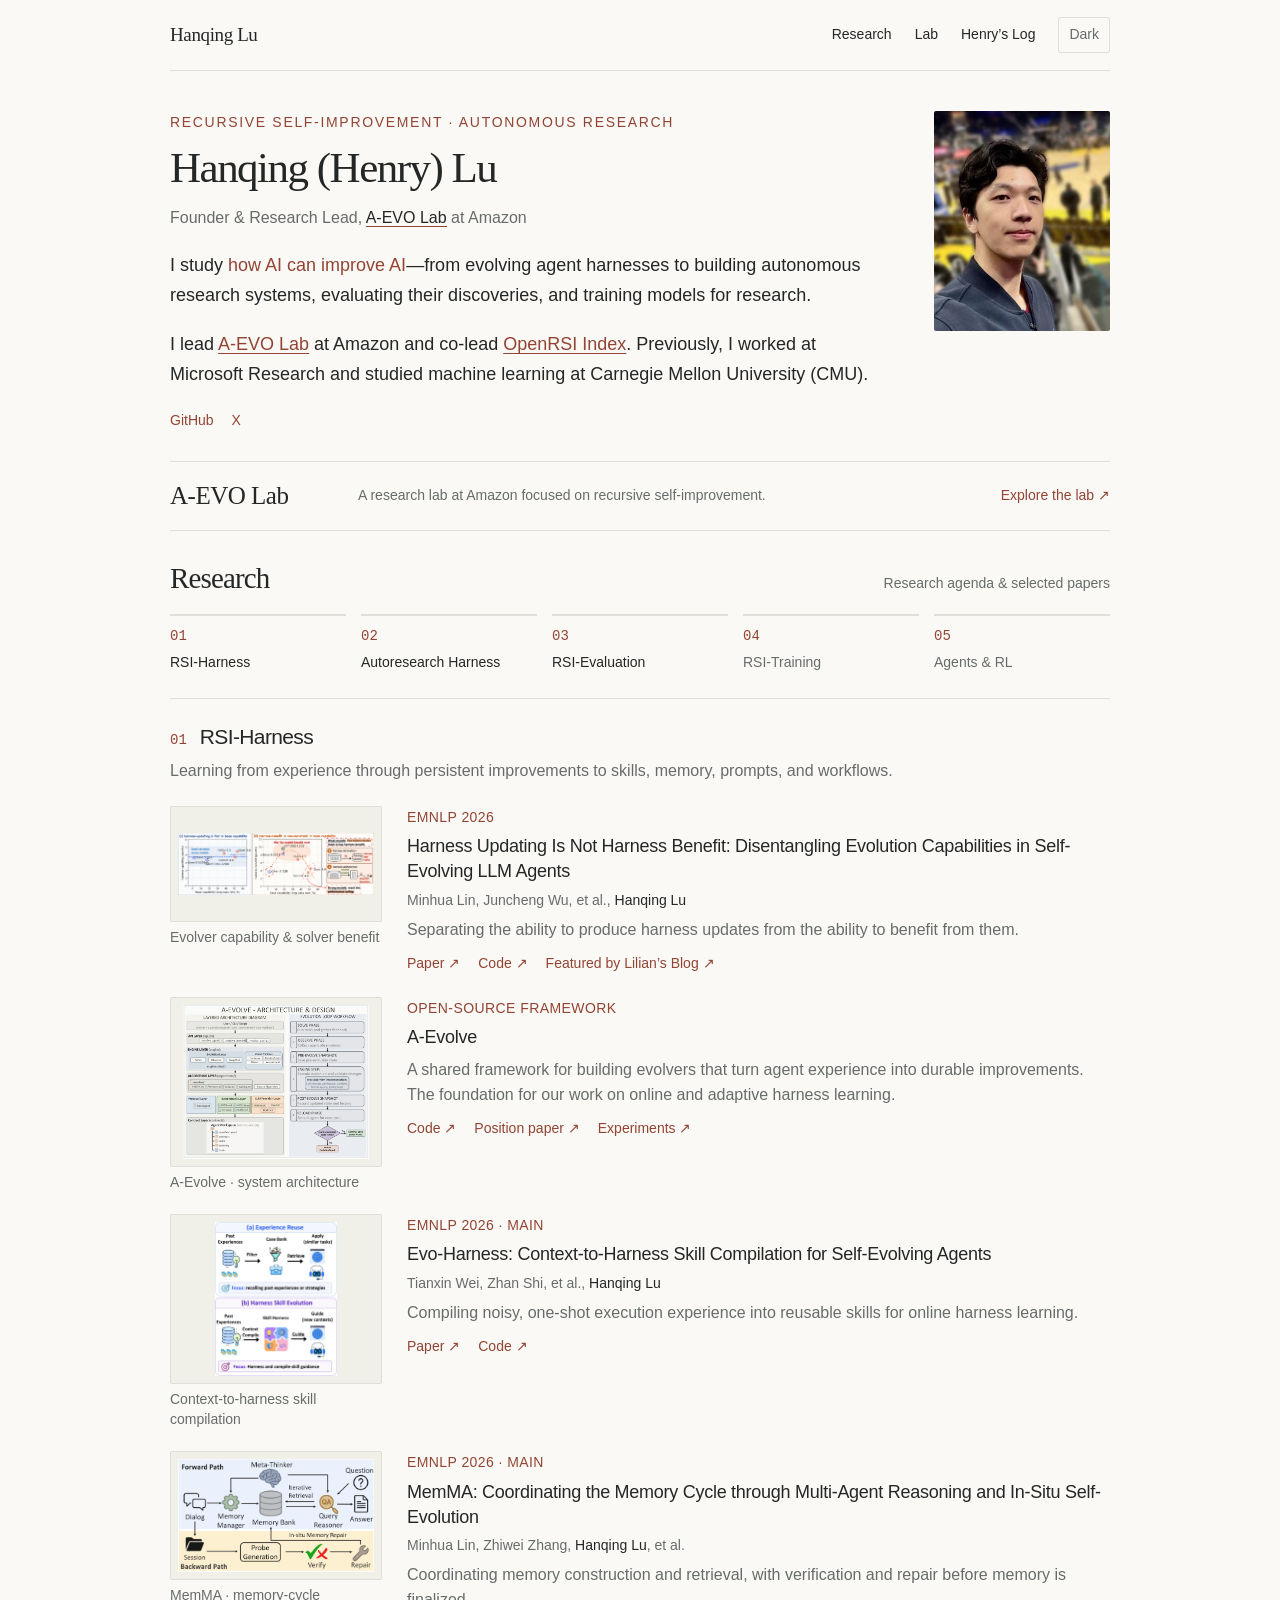
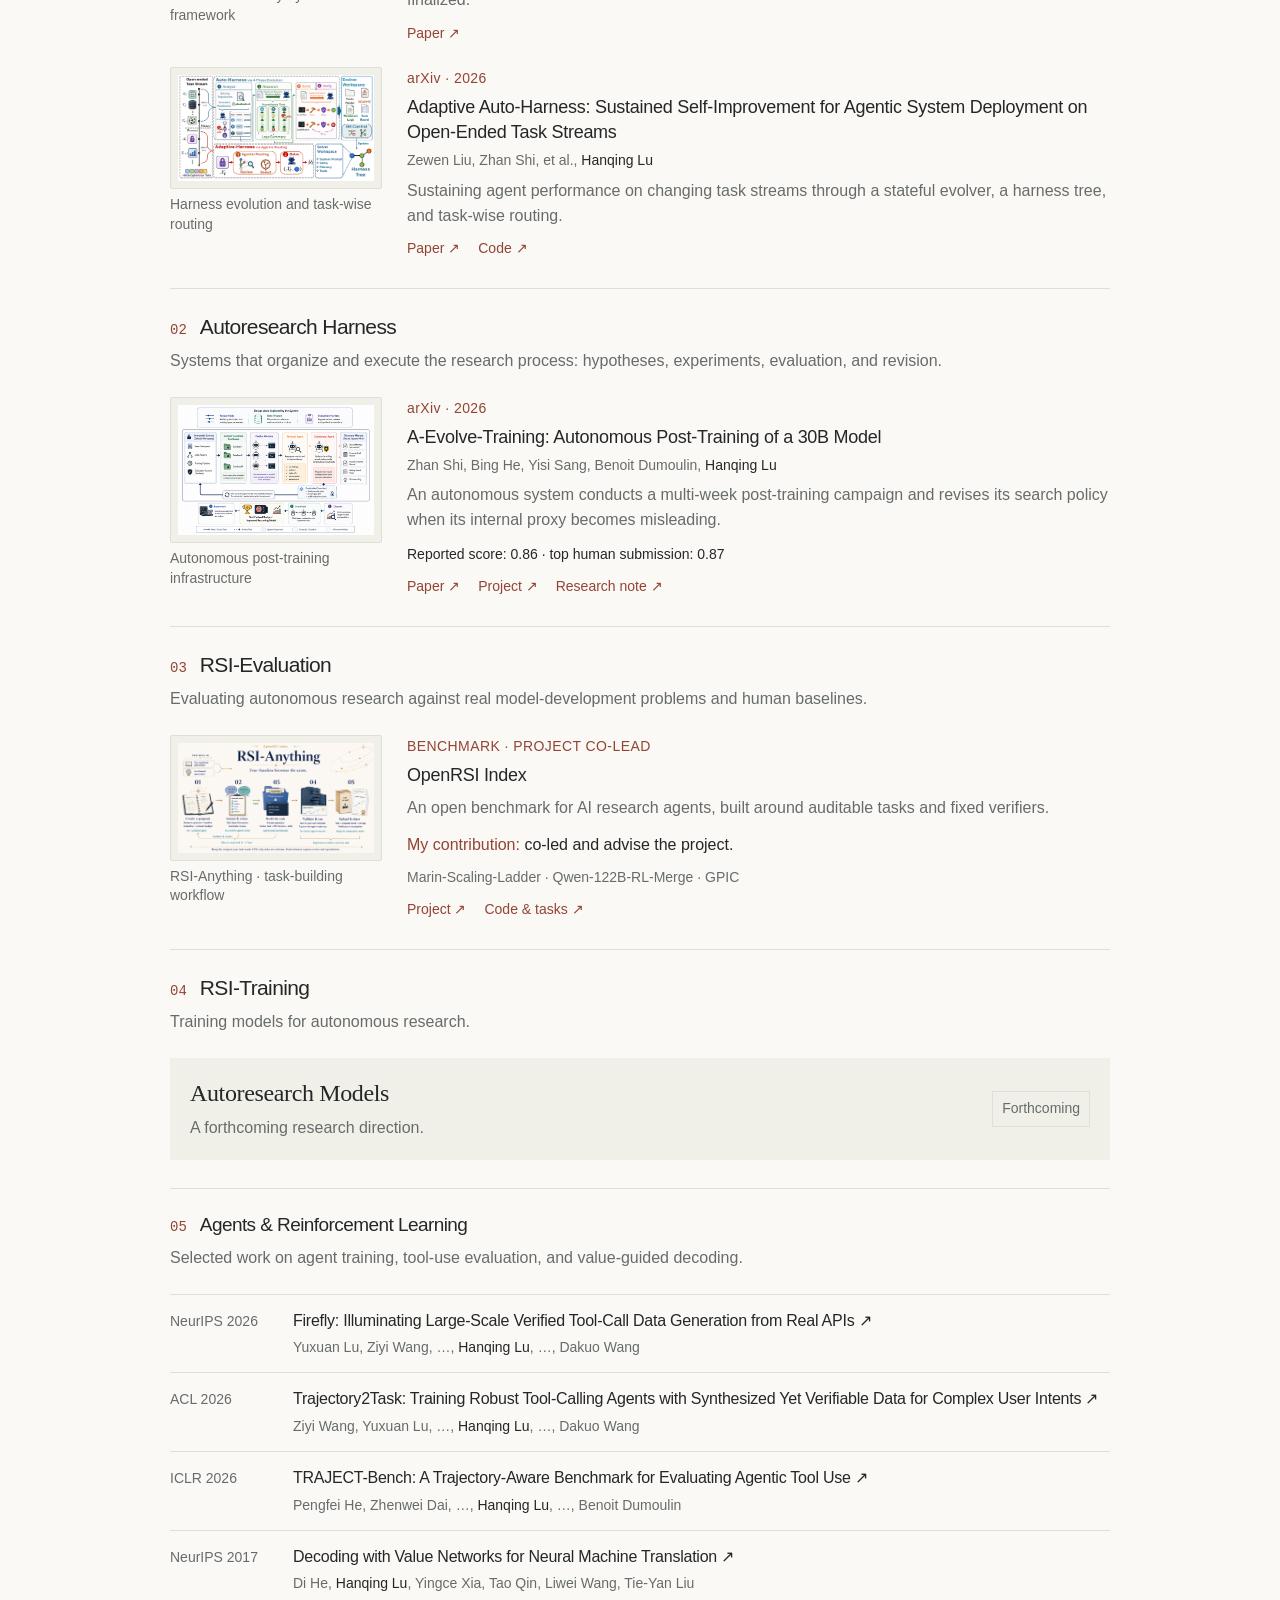
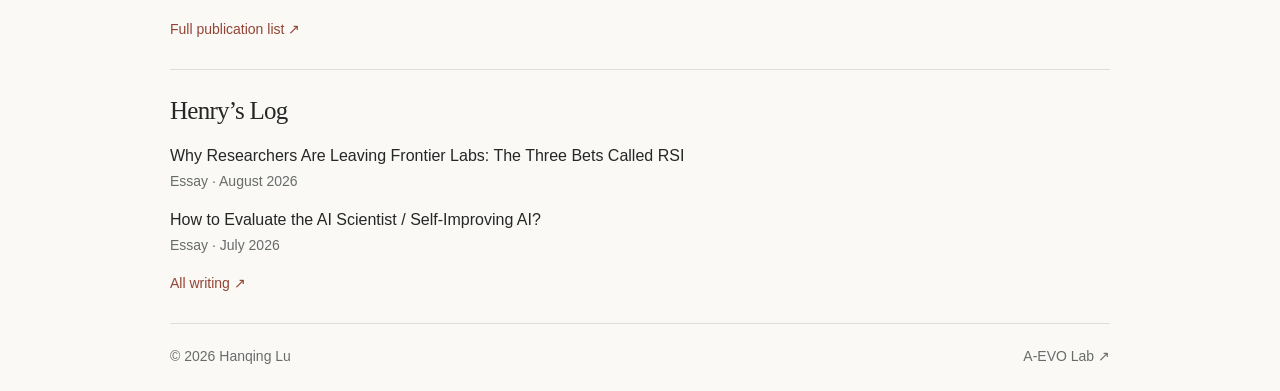
==== index.html @ 46153e9f "Update OpenRSI contribution wording" ====
<!doctype html>
<html lang="en" data-theme="light">
  <head>
    <meta charset="utf-8">
    <meta name="viewport" content="width=device-width, initial-scale=1">
    <meta name="description" content="Hanqing (Henry) Lu leads A-EVO Lab at Amazon. Research on recursive self-improvement, autoresearch systems, and evaluation.">
    <meta name="theme-color" content="#faf9f6">
    <meta property="og:title" content="Hanqing Lu | Recursive Self-Improvement &amp; Autonomous Research">
    <meta property="og:description" content="Research, papers, and systems from Hanqing (Henry) Lu, Founder &amp; Research Lead of A-EVO Lab at Amazon.">
    <meta property="og:type" content="website">
    <meta property="og:url" content="https://hanqinglu.github.io/">
    <title>Hanqing Lu | Recursive Self-Improvement &amp; Autonomous Research</title>
    <link rel="canonical" href="https://hanqinglu.github.io/">
    <link rel="icon" href="assets/favicon.svg" type="image/svg+xml">
    <link rel="stylesheet" href="assets/research.css?v=20261003-1">
    <script src="assets/theme.js?v=20260918-1"></script>
  </head>
  <body id="lu-academic-home">
    <a class="lu-skip" href="#lu-home">Skip to content</a>
  <div class="lu-page">
    <header class="lu-top">
      <a class="lu-wordmark" href="#lu-home">Hanqing Lu</a>
      <nav class="lu-navigation" aria-label="Primary navigation">
        <a href="#lu-research">Research</a><a href="#lu-lab">Lab</a><a href="#writing">Henry’s Log</a>
        <button class="lu-theme theme-toggle" type="button" aria-label="Switch to dark theme"><span class="theme-label">Dark</span></button>
      </nav>
    </header>

    <main id="lu-home">
      <section class="lu-hero" aria-labelledby="lu-name">
        <div>
          <p class="lu-eyebrow">Recursive self-improvement · Autonomous research</p>
          <h1 id="lu-name">Hanqing (Henry) Lu</h1>
          <p class="lu-role">Founder &amp; Research Lead, <a href="https://github.com/A-EVO-Lab" target="_blank" rel="noopener noreferrer">A-EVO Lab</a> at Amazon</p>
          <p class="lu-intro">I study <strong>how AI can improve AI</strong>—from evolving agent harnesses to building autonomous research systems, evaluating their discoveries, and training models for research.</p>
          <p class="lu-intro">I lead <a href="https://github.com/A-EVO-Lab" target="_blank" rel="noopener noreferrer">A-EVO Lab</a> at Amazon and co-lead <a href="https://index.openrsi.foundation/" target="_blank" rel="noopener noreferrer">OpenRSI Index</a>. Previously, I worked at Microsoft Research and studied machine learning at Carnegie Mellon University (CMU).</p>
          <div class="lu-links"><a href="https://github.com/A-EVO-Lab" target="_blank" rel="noopener noreferrer">GitHub</a><a href="https://x.com/HenryL_AI" target="_blank" rel="noopener noreferrer">X</a></div>
        </div>
        <figure>
          <img class="lu-portrait-photo" src="assets/images/hanqing-lu.jpg" alt="Hanqing (Henry) Lu" width="360" height="450" fetchpriority="high">
        </figure>
      </section>

      <section id="lu-lab" class="lu-lab" aria-label="A-EVO Lab">
        <a class="lu-lab-name" href="https://github.com/A-EVO-Lab" target="_blank" rel="noopener noreferrer">A-EVO Lab</a>
        <p class="lu-lab-description">A research lab at Amazon focused on recursive self-improvement.</p>
        <a class="lu-lab-link" href="https://github.com/A-EVO-Lab" target="_blank" rel="noopener noreferrer">Explore the lab ↗</a>
      </section>

      <section id="lu-research" aria-labelledby="lu-research-heading">
        <div class="lu-research-header"><h2 id="lu-research-heading">Research</h2><span class="lu-meta">Research agenda &amp; selected papers</span></div>
        <nav class="lu-agenda" aria-label="Research directions">
          <a href="#lu-harness"><small>01</small>RSI-Harness</a>
          <a href="#lu-autoresearch"><small>02</small>Autoresearch Harness</a>
          <a href="#lu-evaluation"><small>03</small>RSI-Evaluation</a>
          <a href="#lu-training" class="lu-agenda-future"><small>04</small>RSI-Training</a>
          <a href="#lu-agents-rl" class="lu-agenda-secondary"><small>05</small>Agents &amp; RL</a>
        </nav>

        <section id="lu-harness" class="lu-topic" aria-labelledby="lu-harness-title">
          <div class="lu-topic-title"><span class="lu-index">01</span><h3 id="lu-harness-title">RSI-Harness</h3></div>
          <p class="lu-question">Learning from experience through persistent improvements to skills, memory, prompts, and workflows.</p>

          <article class="lu-work">
            <figure><a class="lu-figure" href="https://arxiv.org/abs/2605.30621" target="_blank" rel="noopener noreferrer"><img src="assets/images/harness-updating.png" alt="Published figure contrasting harness updating with harness benefit across model capabilities" width="1631" height="511" loading="lazy" decoding="async"></a><figcaption class="lu-figure-caption">Evolver capability &amp; solver benefit</figcaption></figure>
            <div><p class="lu-work-type">EMNLP 2026</p><h4><a href="https://arxiv.org/abs/2605.30621" target="_blank" rel="noopener noreferrer">Harness Updating Is Not Harness Benefit: Disentangling Evolution Capabilities in Self-Evolving LLM Agents</a></h4><p class="lu-authors">Minhua Lin, Juncheng Wu, et al., <strong>Hanqing Lu</strong></p><p class="lu-summary">Separating the ability to produce harness updates from the ability to benefit from them.</p><div class="lu-links"><a href="https://arxiv.org/abs/2605.30621" target="_blank" rel="noopener noreferrer">Paper ↗</a><a href="https://github.com/A-EVO-Lab/a-evolve" target="_blank" rel="noopener noreferrer">Code ↗</a><a href="https://lilianweng.github.io/posts/2026-07-04-harness/#self-improving-harness" target="_blank" rel="noopener noreferrer">Featured by Lilian’s Blog ↗</a></div></div>
          </article>

          <article class="lu-work">
            <figure><a class="lu-figure" href="https://github.com/A-EVO-Lab/a-evolve" target="_blank" rel="noopener noreferrer"><img src="assets/images/a-evolve-framework.png" alt="A-Evolve architecture and evolution-loop workflow" width="2894" height="2386" loading="lazy" decoding="async"></a><figcaption class="lu-figure-caption">A-Evolve · system architecture</figcaption></figure>
            <div><p class="lu-work-type">OPEN-SOURCE FRAMEWORK</p><h4><a href="https://github.com/A-EVO-Lab/a-evolve" target="_blank" rel="noopener noreferrer">A-Evolve</a></h4><p class="lu-summary">A shared framework for building evolvers that turn agent experience into durable improvements. The foundation for our work on online and adaptive harness learning.</p><div class="lu-links"><a href="https://github.com/A-EVO-Lab/a-evolve" target="_blank" rel="noopener noreferrer">Code ↗</a><a href="https://arxiv.org/abs/2602.00359" target="_blank" rel="noopener noreferrer">Position paper ↗</a><a href="https://a-evo-lab.github.io/a-evolve-tech-website/" target="_blank" rel="noopener noreferrer">Experiments ↗</a></div></div>
          </article>

          <article class="lu-work">
            <figure><a class="lu-figure" href="https://arxiv.org/abs/2608.15071" target="_blank" rel="noopener noreferrer"><img src="assets/images/evo-harness.png" alt="Evo-Harness context-to-harness skill-compilation figure" width="492" height="617" loading="lazy" decoding="async"></a><figcaption class="lu-figure-caption">Context-to-harness skill compilation</figcaption></figure>
            <div><p class="lu-work-type">EMNLP 2026 · MAIN</p><h4><a href="https://arxiv.org/abs/2608.15071" target="_blank" rel="noopener noreferrer">Evo-Harness: Context-to-Harness Skill Compilation for Self-Evolving Agents</a></h4><p class="lu-authors">Tianxin Wei, Zhan Shi, et al., <strong>Hanqing Lu</strong></p><p class="lu-summary">Compiling noisy, one-shot execution experience into reusable skills for online harness learning.</p><div class="lu-links"><a href="https://arxiv.org/abs/2608.15071" target="_blank" rel="noopener noreferrer">Paper ↗</a><a href="https://github.com/A-EVO-Lab/a-evolve" target="_blank" rel="noopener noreferrer">Code ↗</a></div></div>
          </article>

          <article class="lu-work">
            <figure><a class="lu-figure" href="https://arxiv.org/abs/2603.18718" target="_blank" rel="noopener noreferrer"><img src="assets/images/memma.png" alt="MemMA memory-cycle framework from the paper" width="2047" height="1177" loading="lazy" decoding="async"></a><figcaption class="lu-figure-caption">MemMA · memory-cycle framework</figcaption></figure>
            <div><p class="lu-work-type">EMNLP 2026 · MAIN</p><h4><a href="https://arxiv.org/abs/2603.18718" target="_blank" rel="noopener noreferrer">MemMA: Coordinating the Memory Cycle through Multi-Agent Reasoning and In-Situ Self-Evolution</a></h4><p class="lu-authors">Minhua Lin, Zhiwei Zhang, <strong>Hanqing Lu</strong>, et al.</p><p class="lu-summary">Coordinating memory construction and retrieval, with verification and repair before memory is finalized.</p><div class="lu-links"><a href="https://arxiv.org/abs/2603.18718" target="_blank" rel="noopener noreferrer">Paper ↗</a></div></div>
          </article>
          <article class="lu-work" id="adaptive-auto-harness">
            <figure>
              <a class="lu-figure" href="https://arxiv.org/abs/2606.01770" target="_blank" rel="noopener noreferrer"><img src="assets/images/adaptive-auto-harness.png" alt="Adaptive Auto-Harness framework with a stateful evolver, harness tree, and solve-time routing" width="1020" height="554" loading="lazy" decoding="async"></a>
              <figcaption class="lu-figure-caption">Harness evolution and task-wise routing</figcaption>
            </figure>
            <div>
              <p class="lu-work-type">arXiv · 2026</p>
              <h4><a href="https://arxiv.org/abs/2606.01770" target="_blank" rel="noopener noreferrer">Adaptive Auto-Harness: Sustained Self-Improvement for Agentic System Deployment on Open-Ended Task Streams</a></h4>
              <p class="lu-authors">Zewen Liu, Zhan Shi, et al., <strong>Hanqing Lu</strong></p>
              <p class="lu-summary">Sustaining agent performance on changing task streams through a stateful evolver, a harness tree, and task-wise routing.</p>
              <div class="lu-links"><a href="https://arxiv.org/abs/2606.01770" target="_blank" rel="noopener noreferrer">Paper ↗</a><a href="https://github.com/A-EVO-Lab/AdaptiveHarness" target="_blank" rel="noopener noreferrer">Code ↗</a></div>
            </div>
          </article>
        </section>

        <section id="lu-autoresearch" class="lu-topic" aria-labelledby="lu-autoresearch-title">
          <div class="lu-topic-title"><span class="lu-index">02</span><h3 id="lu-autoresearch-title">Autoresearch Harness</h3></div>
          <p class="lu-question">Systems that organize and execute the research process: hypotheses, experiments, evaluation, and revision.</p>
          <article class="lu-work">
            <figure><a class="lu-figure" href="https://arxiv.org/abs/2606.20657" target="_blank" rel="noopener noreferrer"><img src="assets/images/a-evolve-training.png" alt="A-Evolve-Training autonomous post-training infrastructure from the paper" width="1536" height="1024" loading="lazy" decoding="async"></a><figcaption class="lu-figure-caption">Autonomous post-training infrastructure</figcaption></figure>
            <div><p class="lu-work-type">arXiv · 2026</p><h4><a href="https://arxiv.org/abs/2606.20657" target="_blank" rel="noopener noreferrer">A-Evolve-Training: Autonomous Post-Training of a 30B Model</a></h4><p class="lu-authors">Zhan Shi, Bing He, Yisi Sang, Benoit Dumoulin, <strong>Hanqing Lu</strong></p><p class="lu-summary">An autonomous system conducts a multi-week post-training campaign and revises its search policy when its internal proxy becomes misleading.</p><p class="lu-result">Reported score: 0.86 · top human submission: 0.87</p><div class="lu-links"><a href="https://arxiv.org/abs/2606.20657" target="_blank" rel="noopener noreferrer">Paper ↗</a><a href="https://a-evo-lab.github.io/a-evolve-training/" target="_blank" rel="noopener noreferrer">Project ↗</a><a href="posts/autonomous-post-training-30b.html">Research note ↗</a></div></div>
          </article>
        </section>

        <section id="lu-evaluation" class="lu-topic" aria-labelledby="lu-evaluation-title">
          <div class="lu-topic-title"><span class="lu-index">03</span><h3 id="lu-evaluation-title">RSI-Evaluation</h3></div>
          <p class="lu-question">Evaluating autonomous research against real model-development problems and human baselines.</p>
          <article class="lu-work">
            <figure><a class="lu-figure" href="https://github.com/OpenRSI-Foundation/OpenRSI-Index/blob/7af56eea240ad1d971a2c91cb85bce0e36835eab/assets/figures/rsi-anything-pipeline.png" target="_blank" rel="noopener noreferrer"><img src="assets/images/openrsi-pipeline.png" alt="OpenRSI's RSI-Anything task-contribution pipeline" width="1672" height="941" loading="lazy" decoding="async"></a><figcaption class="lu-figure-caption">RSI-Anything · task-building workflow</figcaption></figure>
            <div><p class="lu-work-type">BENCHMARK · PROJECT CO-LEAD</p><h4><a href="https://index.openrsi.foundation/" target="_blank" rel="noopener noreferrer">OpenRSI Index</a></h4><p class="lu-summary">An open benchmark for AI research agents, built around auditable tasks and fixed verifiers.</p><p class="lu-contribution"><strong>My contribution:</strong> co-led and advise the project.</p><p class="lu-signatures">Marin-Scaling-Ladder · Qwen-122B-RL-Merge · GPIC</p><div class="lu-links"><a href="https://index.openrsi.foundation/" target="_blank" rel="noopener noreferrer">Project ↗</a><a href="https://github.com/OpenRSI-Foundation/OpenRSI-Index" target="_blank" rel="noopener noreferrer">Code &amp; tasks ↗</a></div></div>
          </article>
        </section>

        <section id="lu-training" class="lu-topic" aria-labelledby="lu-training-title">
          <div class="lu-topic-title"><span class="lu-index">04</span><h3 id="lu-training-title">RSI-Training</h3></div>
          <p class="lu-question">Training models for autonomous research.</p>
          <div class="lu-future"><div><h4>Autoresearch Models</h4><p class="lu-summary">A forthcoming research direction.</p></div><span class="lu-forthcoming">Forthcoming</span></div>
        </section>

        <section id="lu-agents-rl" class="lu-topic lu-secondary" aria-labelledby="lu-agents-rl-title">
          <div class="lu-topic-title"><span class="lu-index">05</span><h3 id="lu-agents-rl-title">Agents &amp; Reinforcement Learning</h3></div>
          <p class="lu-question">Selected work on agent training, tool-use evaluation, and value-guided decoding.</p>
          <article class="lu-publication">
            <p class="lu-publication-venue">NeurIPS 2026</p>
            <div><h4><a href="https://arxiv.org/abs/2605.17558" target="_blank" rel="noopener noreferrer">Firefly: Illuminating Large-Scale Verified Tool-Call Data Generation from Real APIs ↗</a></h4><p class="lu-authors">Yuxuan Lu, Ziyi Wang, …, <strong>Hanqing Lu</strong>, …, Dakuo Wang</p></div>
          </article>
          <article class="lu-publication">
            <p class="lu-publication-venue">ACL 2026</p>
            <div><h4><a href="https://aclanthology.org/2026.acl-long.2037/" target="_blank" rel="noopener noreferrer">Trajectory2Task: Training Robust Tool-Calling Agents with Synthesized Yet Verifiable Data for Complex User Intents ↗</a></h4><p class="lu-authors">Ziyi Wang, Yuxuan Lu, …, <strong>Hanqing Lu</strong>, …, Dakuo Wang</p></div>
          </article>
          <article class="lu-publication">
            <p class="lu-publication-venue">ICLR 2026</p>
            <div><h4><a href="https://arxiv.org/abs/2510.04550" target="_blank" rel="noopener noreferrer">TRAJECT-Bench: A Trajectory-Aware Benchmark for Evaluating Agentic Tool Use ↗</a></h4><p class="lu-authors">Pengfei He, Zhenwei Dai, …, <strong>Hanqing Lu</strong>, …, Benoit Dumoulin</p></div>
          </article>
          <article class="lu-publication">
            <p class="lu-publication-venue">NeurIPS 2017</p>
            <div><h4><a href="https://proceedings.neurips.cc/paper/2017/hash/2b24d495052a8ce66358eb576b8912c8-Abstract.html" target="_blank" rel="noopener noreferrer">Decoding with Value Networks for Neural Machine Translation ↗</a></h4><p class="lu-authors">Di He, <strong>Hanqing Lu</strong>, Yingce Xia, Tao Qin, Liwei Wang, Tie-Yan Liu</p></div>
          </article>
          <div class="lu-links"><a href="https://scholar.google.com/citations?user=pNYuJQIAAAAJ&amp;hl=en" target="_blank" rel="noopener noreferrer">Full publication list ↗</a></div>
        </section>
      </section>

      <div class="lu-bottom">
        <section id="writing" aria-labelledby="lu-writing-title"><h2 id="lu-writing-title">Henry’s Log</h2>
          <a class="lu-writing-link" href="posts/three-bets-called-rsi.html">Why Researchers Are Leaving Frontier Labs: The Three Bets Called RSI<small>Essay · August 2026</small></a>
          <a class="lu-writing-link" href="posts/evaluating-ai-scientists.html">How to Evaluate the AI Scientist / Self-Improving AI?<small>Essay · July 2026</small></a>
          <div class="lu-links"><a href="writing.html">All writing ↗</a></div>
        </section>
      </div>
    </main>
    <footer><span>© <span id="current-year">2026</span> Hanqing Lu</span><a href="https://github.com/A-EVO-Lab" target="_blank" rel="noopener noreferrer">A-EVO Lab ↗</a></footer>
  </div>
    <script src="assets/site.js?v=20260918-1"></script>
  </body>
</html>
---- assets/research.css ----
#lu-academic-home {
      color-scheme: light;
      --lu-page: light-dark(#faf9f6, #191a1b);
      --lu-ink: light-dark(#252727, #ecebe7);
      --lu-muted: light-dark(#676c6b, #b6b9b5);
      --lu-accent: light-dark(#934433, #e5a78e);
      --lu-line: light-dark(#dddfd8, #3d4240);
      --lu-surface: light-dark(#f0f0e9, #252b28);
      --lu-accent-surface: light-dark(#f2e9e3, #322b26);
      --lu-photo: light-dark(#e6e7df, #353c38);
      --lu-serif: Georgia, 'Times New Roman', serif;
      --lu-name-size: 43px;
      --lu-figure-width: 212px;
      background: var(--lu-page);
      color: var(--lu-ink);
      font: 18px/1.65 Inter, -apple-system, BlinkMacSystemFont, 'Segoe UI', sans-serif;
      -webkit-font-smoothing: antialiased;
      container-type: inline-size;
      width: 100%;
      text-align: left;
    }
    #lu-academic-home * { box-sizing: border-box; }
    #lu-academic-home :is(h1,h2,h3,h4,p,figure,ul) { margin: 0; }
    #lu-academic-home a { color: inherit; text-decoration: none; }
    #lu-academic-home a:hover { color: var(--lu-accent); text-decoration: underline; text-underline-offset: 4px; }
    #lu-academic-home .lu-page { width: calc(100% - 100px); max-width: 940px; margin: 0 auto; }
    #lu-academic-home .lu-top { display: flex; justify-content: space-between; align-items: center; gap: 15px; min-height: 71px; border-bottom: 1px solid var(--lu-line); }
    #lu-academic-home .lu-wordmark { font: 19px/1.2 var(--lu-serif); letter-spacing: -.02em; }
    #lu-academic-home .lu-navigation { display: flex; align-items: center; flex-wrap: wrap; gap: 8px 23px; font-size: 14px; }
    #lu-academic-home .lu-theme { font: inherit; color: var(--lu-muted); background: transparent; border: 1px solid var(--lu-line); padding: 5px 10px; border-radius: 3px; cursor: pointer; }
    #lu-academic-home .lu-hero { display: grid; grid-template-columns: minmax(0,1fr) 176px; gap: 52px; padding: 40px 0 29px; align-items: start; }
    #lu-academic-home .lu-eyebrow { font-size: 14px; letter-spacing: .12em; text-transform: uppercase; color: var(--lu-accent); margin-bottom: 9px; }
    #lu-academic-home h1 { font: 400 var(--lu-name-size)/1.15 var(--lu-serif); letter-spacing: -.035em; }
    #lu-academic-home .lu-role { font-size: 16px; color: var(--lu-muted); margin-top: 12px; }
    #lu-academic-home .lu-role a { color: var(--lu-ink); border-bottom: 1px solid var(--lu-accent); }
    #lu-academic-home .lu-intro { margin-top: 20px; font-size: 18px; }
    #lu-academic-home .lu-intro strong { font-weight: 500; color: var(--lu-accent); }
    #lu-academic-home .lu-intro a { color: var(--lu-accent); text-decoration: underline; text-underline-offset: 3px; }
    #lu-academic-home .lu-links { display: flex; flex-wrap: wrap; gap: 5px 18px; font-size: 14px; color: var(--lu-accent); }
    #lu-academic-home .lu-hero .lu-links { margin-top: 19px; }
    #lu-academic-home .lu-lab { display: grid; grid-template-columns: 168px minmax(0,1fr) auto; gap: 20px; align-items: center; padding: 19px 0; border-top: 1px solid var(--lu-line); border-bottom: 1px solid var(--lu-line); }
    #lu-academic-home .lu-lab-name { font: 25px/1.2 var(--lu-serif); letter-spacing: -.02em; }
    #lu-academic-home .lu-lab-description { font-size: 14px; color: var(--lu-muted); }
    #lu-academic-home .lu-lab-description strong { display: block; color: var(--lu-ink); font-weight: 500; font-size: 16px; margin-bottom: 2px; }
    #lu-academic-home .lu-lab-link { font-size: 14px; color: var(--lu-accent); }
    #lu-academic-home .lu-research-header { display: flex; justify-content: space-between; align-items: baseline; gap: 16px; padding-top: 30px; margin-bottom: 18px; }
    #lu-academic-home h2 { font: 400 29px/1.2 var(--lu-serif); letter-spacing: -.03em; }
    #lu-academic-home .lu-meta { font-size: 14px; color: var(--lu-muted); }
    #lu-academic-home .lu-agenda { display: grid; grid-template-columns: repeat(5, minmax(0,1fr)); gap: 15px; padding-bottom: 24px; }
    #lu-academic-home .lu-agenda a { display: block; border-top: 2px solid var(--lu-line); padding-top: 10px; font-size: 14px; }
    #lu-academic-home .lu-agenda small { display: block; color: var(--lu-accent); font: 14px/1.5 ui-monospace, monospace; margin-bottom: 4px; }
    #lu-academic-home .lu-agenda :is(.lu-agenda-future, .lu-agenda-secondary) { color: var(--lu-muted); }
    #lu-academic-home .lu-topic { border-top: 1px solid var(--lu-line); padding: 24px 0 28px; scroll-margin-top: 20px; }
    #lu-academic-home .lu-topic-title { display: flex; align-items: baseline; gap: 13px; margin-bottom: 7px; flex-wrap: wrap; }
    #lu-academic-home .lu-index { font: 14px/1.5 ui-monospace, monospace; color: var(--lu-accent); }
    #lu-academic-home h3 { font-size: 21px; line-height: 1.3; font-weight: 500; letter-spacing: -.03em; }
    #lu-academic-home .lu-question { font-size: 16px; color: var(--lu-muted); margin-bottom: 22px; }
    #lu-academic-home .lu-work { display: grid; grid-template-columns: var(--lu-figure-width) minmax(0,1fr); align-items: start; gap: 25px; margin-top: 22px; }
    #lu-academic-home .lu-work:first-of-type { margin-top: 0; }
    #lu-academic-home .lu-figure { background: var(--lu-surface); border: 1px solid var(--lu-line); border-radius: 2px; width: 100%; min-height: 116px; display: flex; align-items: center; justify-content: center; padding: 7px; }
    #lu-academic-home .lu-figure img { display: block; width: 100%; height: auto; max-height: 154px; object-fit: contain; }
    #lu-academic-home .lu-figure-caption { color: var(--lu-muted); font-size: 14px; line-height: 1.4; margin-top: 6px; }
    #lu-academic-home h4 { font-size: 18px; font-weight: 500; line-height: 1.4; letter-spacing: -.015em; }
    #lu-academic-home .lu-work-type { color: var(--lu-accent); font-size: 14px; margin-bottom: 5px; letter-spacing: .03em; }
    #lu-academic-home .lu-authors { margin-top: 5px; font-size: 14px; color: var(--lu-muted); line-height: 1.45; }
    #lu-academic-home .lu-authors strong { color: var(--lu-ink); font-weight: 500; }
    #lu-academic-home .lu-summary { font-size: 16px; color: var(--lu-muted); line-height: 1.55; margin-top: 8px; }
    #lu-academic-home .lu-work .lu-links { margin-top: 9px; }
    #lu-academic-home .lu-result { font-size: 14px; margin-top: 10px; }
    #lu-academic-home .lu-contribution { margin-top: 11px; font-size: 16px; color: var(--lu-ink); }
    #lu-academic-home .lu-contribution strong { font-weight: 500; color: var(--lu-accent); }
    #lu-academic-home .lu-signatures { margin-top: 8px; font-size: 14px; color: var(--lu-muted); }
    #lu-academic-home .lu-future { background: var(--lu-surface); padding: 20px; display: grid; grid-template-columns: 1fr auto; gap: 20px; align-items: center; }
    #lu-academic-home .lu-future h4 { font: 400 24px/1.25 var(--lu-serif); }
    #lu-academic-home .lu-forthcoming { color: var(--lu-muted); font-size: 14px; border: 1px solid var(--lu-line); padding: 5px 9px; white-space: nowrap; }
    #lu-academic-home .lu-secondary h3 { font-size: 19px; }
    #lu-academic-home .lu-publication { display: grid; grid-template-columns: 105px minmax(0,1fr); gap: 18px; padding: 15px 0; border-top: 1px solid var(--lu-line); }
    #lu-academic-home .lu-publication h4 { font-size: 16px; }
    #lu-academic-home .lu-publication-venue { font-size: 14px; color: var(--lu-muted); }
    #lu-academic-home .lu-secondary > .lu-links { margin-top: 9px; }
    #lu-academic-home .lu-bottom { padding-top: 26px; border-top: 1px solid var(--lu-line); }
    #lu-academic-home .lu-bottom h2 { font-size: 25px; margin-bottom: 18px; }
    #lu-academic-home .lu-writing-link { display: block; font-size: 16px; line-height: 1.5; margin-bottom: 16px; }
    #lu-academic-home .lu-writing-link small { font-size: 14px; display: block; color: var(--lu-muted); margin-top: 3px; }
    #lu-academic-home footer { border-top: 1px solid var(--lu-line); margin-top: 28px; padding: 21px 0 26px; display: flex; justify-content: space-between; flex-wrap: wrap; gap: 10px; color: var(--lu-muted); font-size: 14px; }
    @container (max-width: 750px) {
      #lu-academic-home .lu-page { width: calc(100% - 52px); }
      #lu-academic-home .lu-hero { gap: 28px; grid-template-columns: minmax(0,1fr) 136px; }
      #lu-academic-home h1 { font-size: 36px; }
      #lu-academic-home .lu-lab { grid-template-columns: 140px minmax(0,1fr); gap: 12px; }
      #lu-academic-home .lu-lab-link { grid-column: 2; }
      #lu-academic-home .lu-work { grid-template-columns: 174px minmax(0,1fr); gap: 19px; }
      #lu-academic-home .lu-navigation { gap: 8px 15px; }
    }
    @container (max-width: 530px) {
      #lu-academic-home .lu-page { width: calc(100% - 36px); }
      #lu-academic-home .lu-top { flex-wrap: wrap; padding: 17px 0; gap: 14px; }
      #lu-academic-home .lu-navigation { gap: 8px 16px; font-size: 14px; }
      #lu-academic-home .lu-hero { grid-template-columns: minmax(0,1fr); padding: 29px 0; gap: 22px; }
      #lu-academic-home .lu-hero figure { width: 132px; }
      #lu-academic-home h1 { font-size: 35px; }
      #lu-academic-home .lu-intro { font-size: 16px; }
      #lu-academic-home .lu-lab { grid-template-columns: minmax(0,1fr); gap: 10px; }
      #lu-academic-home .lu-lab-link { grid-column: 1; }
      #lu-academic-home .lu-agenda { grid-template-columns: repeat(2,minmax(0,1fr)); gap: 17px; }
      #lu-academic-home .lu-research-header { flex-wrap: wrap; gap: 6px; }
      #lu-academic-home .lu-work { grid-template-columns: minmax(0,1fr); gap: 12px; margin-top: 27px; }
      #lu-academic-home .lu-work figure { max-width: 350px; }
      #lu-academic-home .lu-figure { min-height: 110px; }
      #lu-academic-home .lu-future { grid-template-columns: minmax(0,1fr); gap: 12px; }
      #lu-academic-home .lu-forthcoming { justify-self: start; }
      #lu-academic-home .lu-publication { grid-template-columns: minmax(0,1fr); gap: 5px; }
    }
    @media (pointer: coarse) {
      #lu-academic-home .lu-theme, #lu-academic-home .lu-links a, #lu-academic-home .lu-navigation a { min-height: 44px; display: inline-flex; align-items: center; }
    }

html { scroll-behavior: smooth; scroll-padding-top: 24px; }
body { margin: 0; }
html[data-theme="dark"] #lu-academic-home { color-scheme: dark; }
#lu-academic-home .lu-portrait-photo { display:block; width:100%; height:auto; aspect-ratio:4/5; object-fit:cover; object-position:center 35%; border-radius:2px; }
#lu-academic-home .lu-work[id] { scroll-margin-top:24px; }
#lu-academic-home .lu-skip { position:absolute; left:18px; top:-70px; padding:10px 16px; color:var(--lu-ink); background:var(--lu-page); z-index:20; border:1px solid var(--lu-accent); }
#lu-academic-home .lu-skip:focus { top:12px; }
@media(prefers-reduced-motion:reduce) { html { scroll-behavior:auto; } }
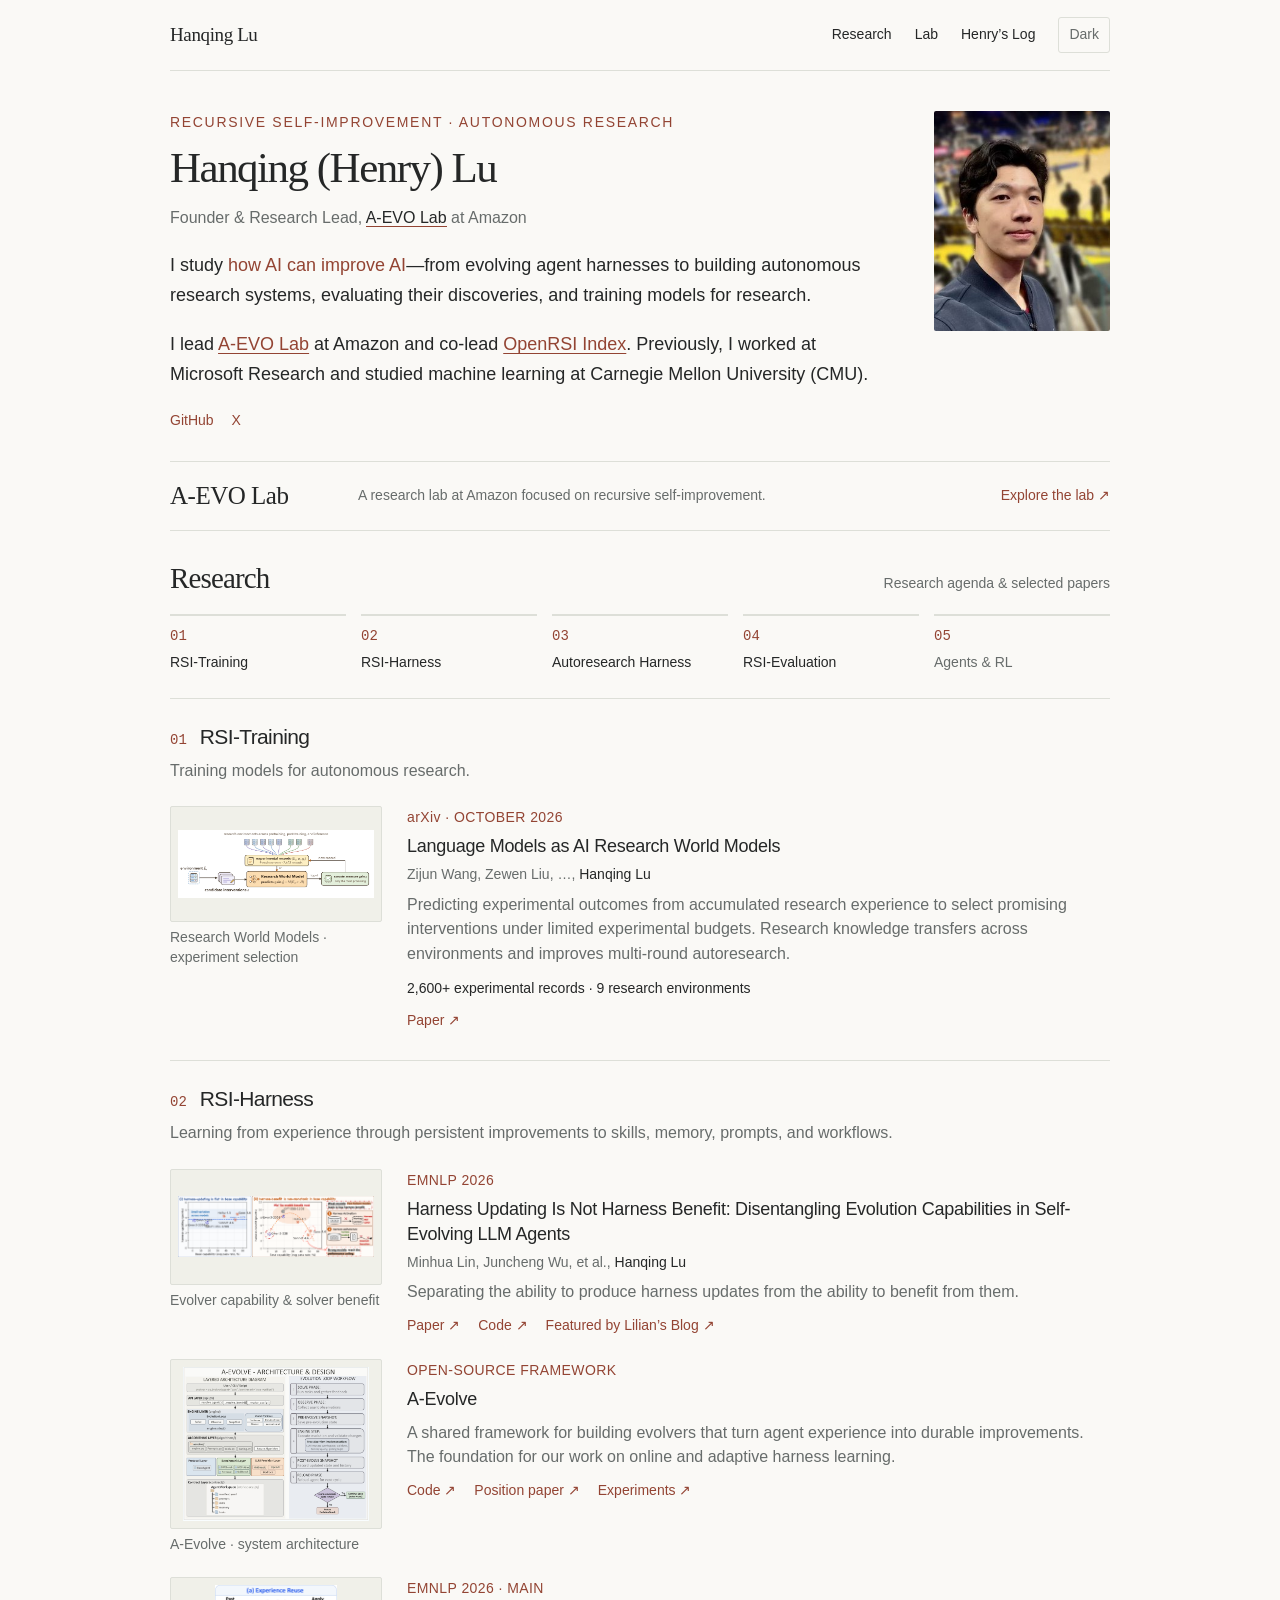
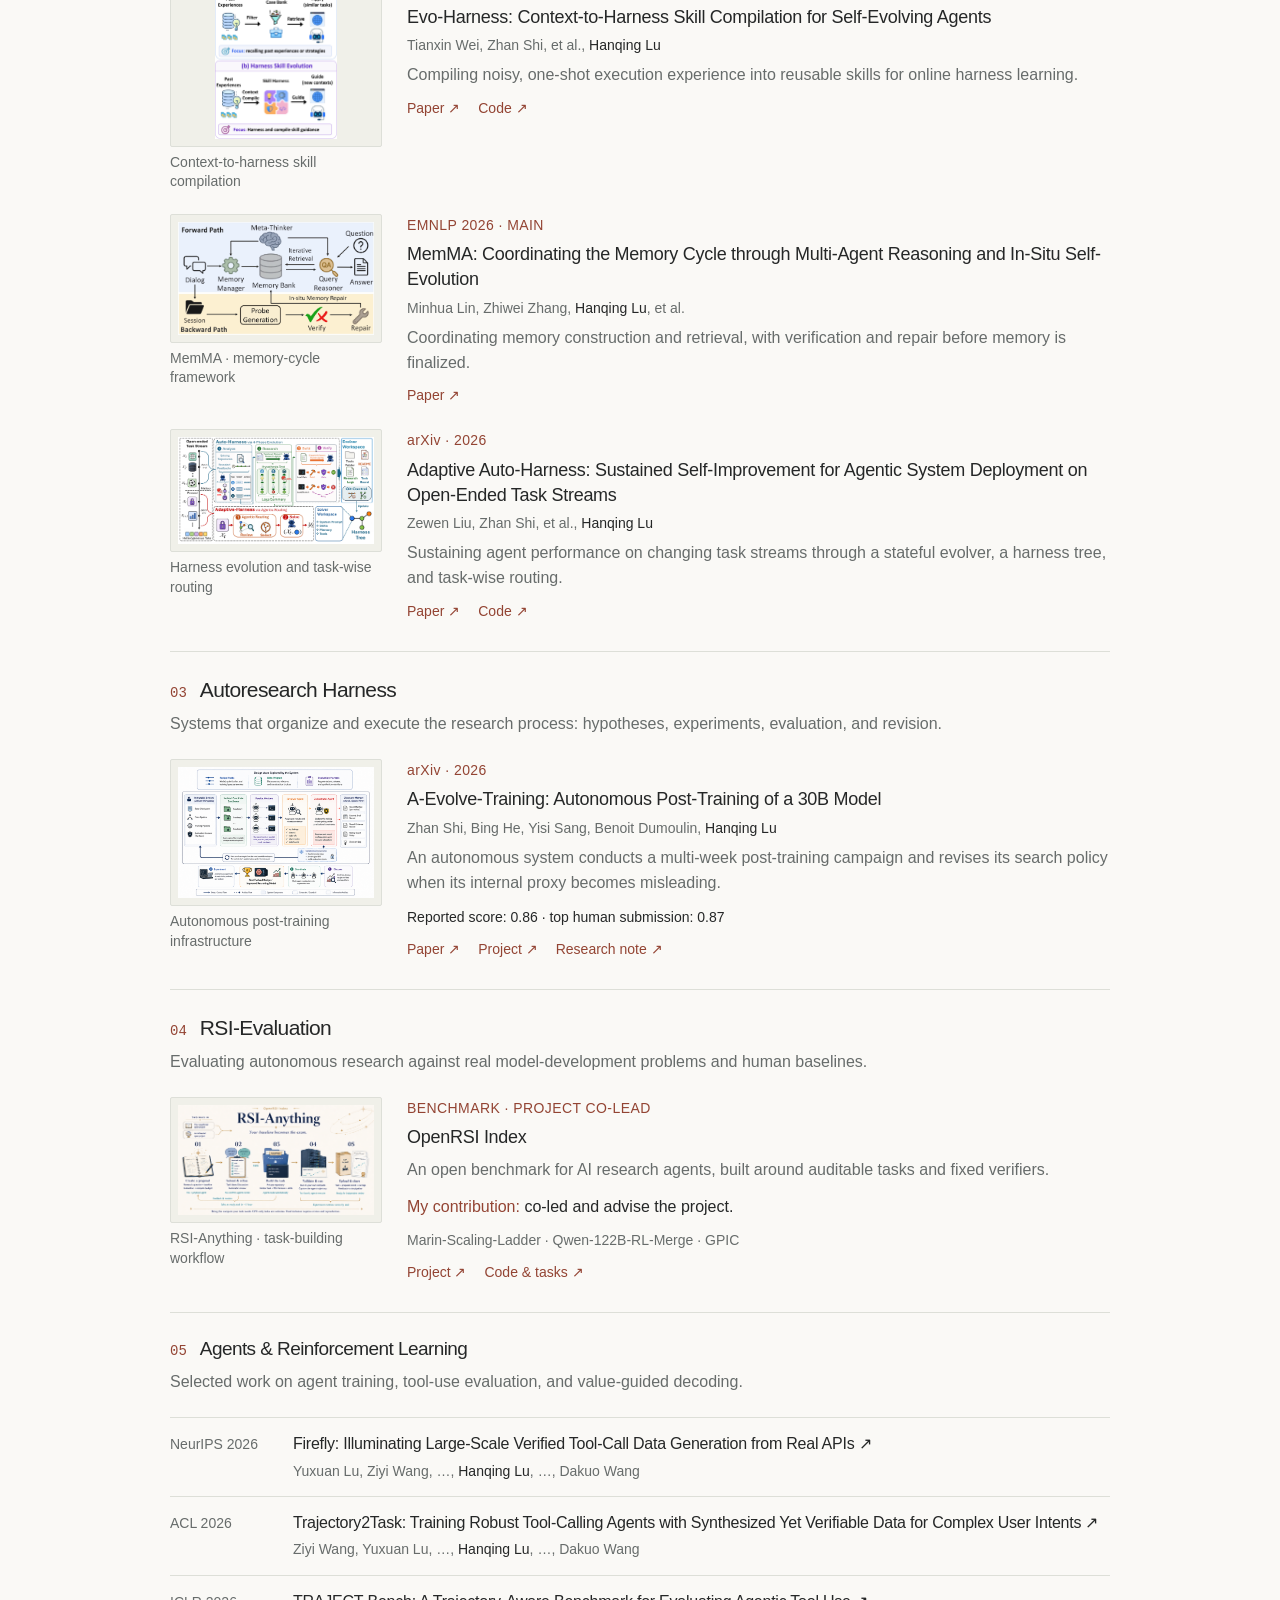
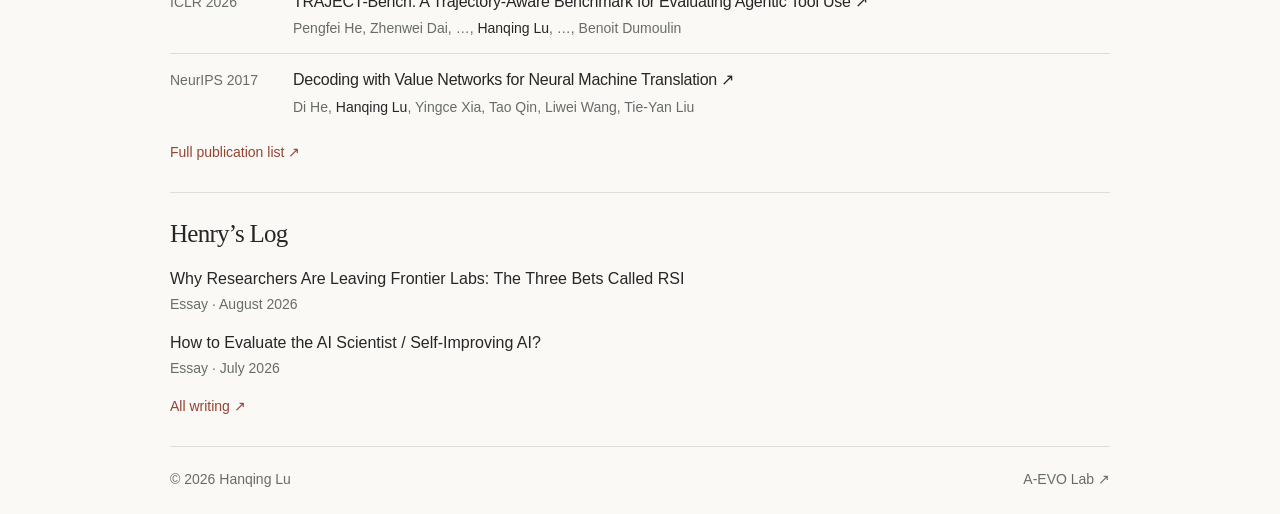
==== commit 796a50dc: "Feature Research World Models in first RSI-Training section" ====
--- a/index.html
+++ b/index.html
@@ -50,15 +50,24 @@
       <section id="lu-research" aria-labelledby="lu-research-heading">
         <div class="lu-research-header"><h2 id="lu-research-heading">Research</h2><span class="lu-meta">Research agenda &amp; selected papers</span></div>
         <nav class="lu-agenda" aria-label="Research directions">
-          <a href="#lu-harness"><small>01</small>RSI-Harness</a>
-          <a href="#lu-autoresearch"><small>02</small>Autoresearch Harness</a>
-          <a href="#lu-evaluation"><small>03</small>RSI-Evaluation</a>
-          <a href="#lu-training" class="lu-agenda-future"><small>04</small>RSI-Training</a>
+          <a href="#lu-training"><small>01</small>RSI-Training</a>
+          <a href="#lu-harness"><small>02</small>RSI-Harness</a>
+          <a href="#lu-autoresearch"><small>03</small>Autoresearch Harness</a>
+          <a href="#lu-evaluation"><small>04</small>RSI-Evaluation</a>
           <a href="#lu-agents-rl" class="lu-agenda-secondary"><small>05</small>Agents &amp; RL</a>
         </nav>
 
+        <section id="lu-training" class="lu-topic" aria-labelledby="lu-training-title">
+          <div class="lu-topic-title"><span class="lu-index">01</span><h3 id="lu-training-title">RSI-Training</h3></div>
+          <p class="lu-question">Training models for autonomous research.</p>
+          <article class="lu-work">
+            <figure><a class="lu-figure" href="https://arxiv.org/abs/2610.12235" target="_blank" rel="noopener noreferrer"><img src="assets/images/research-world-models.png" alt="Research World Model predicts intervention gains from experimental records and selects promising experiments for execution" width="1500" height="526" loading="lazy" decoding="async"></a><figcaption class="lu-figure-caption">Research World Models · experiment selection</figcaption></figure>
+            <div><p class="lu-work-type">arXiv · OCTOBER 2026</p><h4><a href="https://arxiv.org/abs/2610.12235" target="_blank" rel="noopener noreferrer">Language Models as AI Research World Models</a></h4><p class="lu-authors">Zijun Wang, Zewen Liu, …, <strong>Hanqing Lu</strong></p><p class="lu-summary">Predicting experimental outcomes from accumulated research experience to select promising interventions under limited experimental budgets. Research knowledge transfers across environments and improves multi-round autoresearch.</p><p class="lu-result">2,600+ experimental records · 9 research environments</p><div class="lu-links"><a href="https://arxiv.org/abs/2610.12235" target="_blank" rel="noopener noreferrer">Paper ↗</a></div></div>
+          </article>
+        </section>
+
         <section id="lu-harness" class="lu-topic" aria-labelledby="lu-harness-title">
-          <div class="lu-topic-title"><span class="lu-index">01</span><h3 id="lu-harness-title">RSI-Harness</h3></div>
+          <div class="lu-topic-title"><span class="lu-index">02</span><h3 id="lu-harness-title">RSI-Harness</h3></div>
           <p class="lu-question">Learning from experience through persistent improvements to skills, memory, prompts, and workflows.</p>
 
           <article class="lu-work">
@@ -96,7 +105,7 @@
         </section>
 
         <section id="lu-autoresearch" class="lu-topic" aria-labelledby="lu-autoresearch-title">
-          <div class="lu-topic-title"><span class="lu-index">02</span><h3 id="lu-autoresearch-title">Autoresearch Harness</h3></div>
+          <div class="lu-topic-title"><span class="lu-index">03</span><h3 id="lu-autoresearch-title">Autoresearch Harness</h3></div>
           <p class="lu-question">Systems that organize and execute the research process: hypotheses, experiments, evaluation, and revision.</p>
           <article class="lu-work">
             <figure><a class="lu-figure" href="https://arxiv.org/abs/2606.20657" target="_blank" rel="noopener noreferrer"><img src="assets/images/a-evolve-training.png" alt="A-Evolve-Training autonomous post-training infrastructure from the paper" width="1536" height="1024" loading="lazy" decoding="async"></a><figcaption class="lu-figure-caption">Autonomous post-training infrastructure</figcaption></figure>
@@ -105,18 +114,12 @@
         </section>
 
         <section id="lu-evaluation" class="lu-topic" aria-labelledby="lu-evaluation-title">
-          <div class="lu-topic-title"><span class="lu-index">03</span><h3 id="lu-evaluation-title">RSI-Evaluation</h3></div>
+          <div class="lu-topic-title"><span class="lu-index">04</span><h3 id="lu-evaluation-title">RSI-Evaluation</h3></div>
           <p class="lu-question">Evaluating autonomous research against real model-development problems and human baselines.</p>
           <article class="lu-work">
             <figure><a class="lu-figure" href="https://github.com/OpenRSI-Foundation/OpenRSI-Index/blob/7af56eea240ad1d971a2c91cb85bce0e36835eab/assets/figures/rsi-anything-pipeline.png" target="_blank" rel="noopener noreferrer"><img src="assets/images/openrsi-pipeline.png" alt="OpenRSI's RSI-Anything task-contribution pipeline" width="1672" height="941" loading="lazy" decoding="async"></a><figcaption class="lu-figure-caption">RSI-Anything · task-building workflow</figcaption></figure>
             <div><p class="lu-work-type">BENCHMARK · PROJECT CO-LEAD</p><h4><a href="https://index.openrsi.foundation/" target="_blank" rel="noopener noreferrer">OpenRSI Index</a></h4><p class="lu-summary">An open benchmark for AI research agents, built around auditable tasks and fixed verifiers.</p><p class="lu-contribution"><strong>My contribution:</strong> co-led and advise the project.</p><p class="lu-signatures">Marin-Scaling-Ladder · Qwen-122B-RL-Merge · GPIC</p><div class="lu-links"><a href="https://index.openrsi.foundation/" target="_blank" rel="noopener noreferrer">Project ↗</a><a href="https://github.com/OpenRSI-Foundation/OpenRSI-Index" target="_blank" rel="noopener noreferrer">Code &amp; tasks ↗</a></div></div>
           </article>
-        </section>
-
-        <section id="lu-training" class="lu-topic" aria-labelledby="lu-training-title">
-          <div class="lu-topic-title"><span class="lu-index">04</span><h3 id="lu-training-title">RSI-Training</h3></div>
-          <p class="lu-question">Training models for autonomous research.</p>
-          <div class="lu-future"><div><h4>Autoresearch Models</h4><p class="lu-summary">A forthcoming research direction.</p></div><span class="lu-forthcoming">Forthcoming</span></div>
         </section>
 
         <section id="lu-agents-rl" class="lu-topic lu-secondary" aria-labelledby="lu-agents-rl-title">
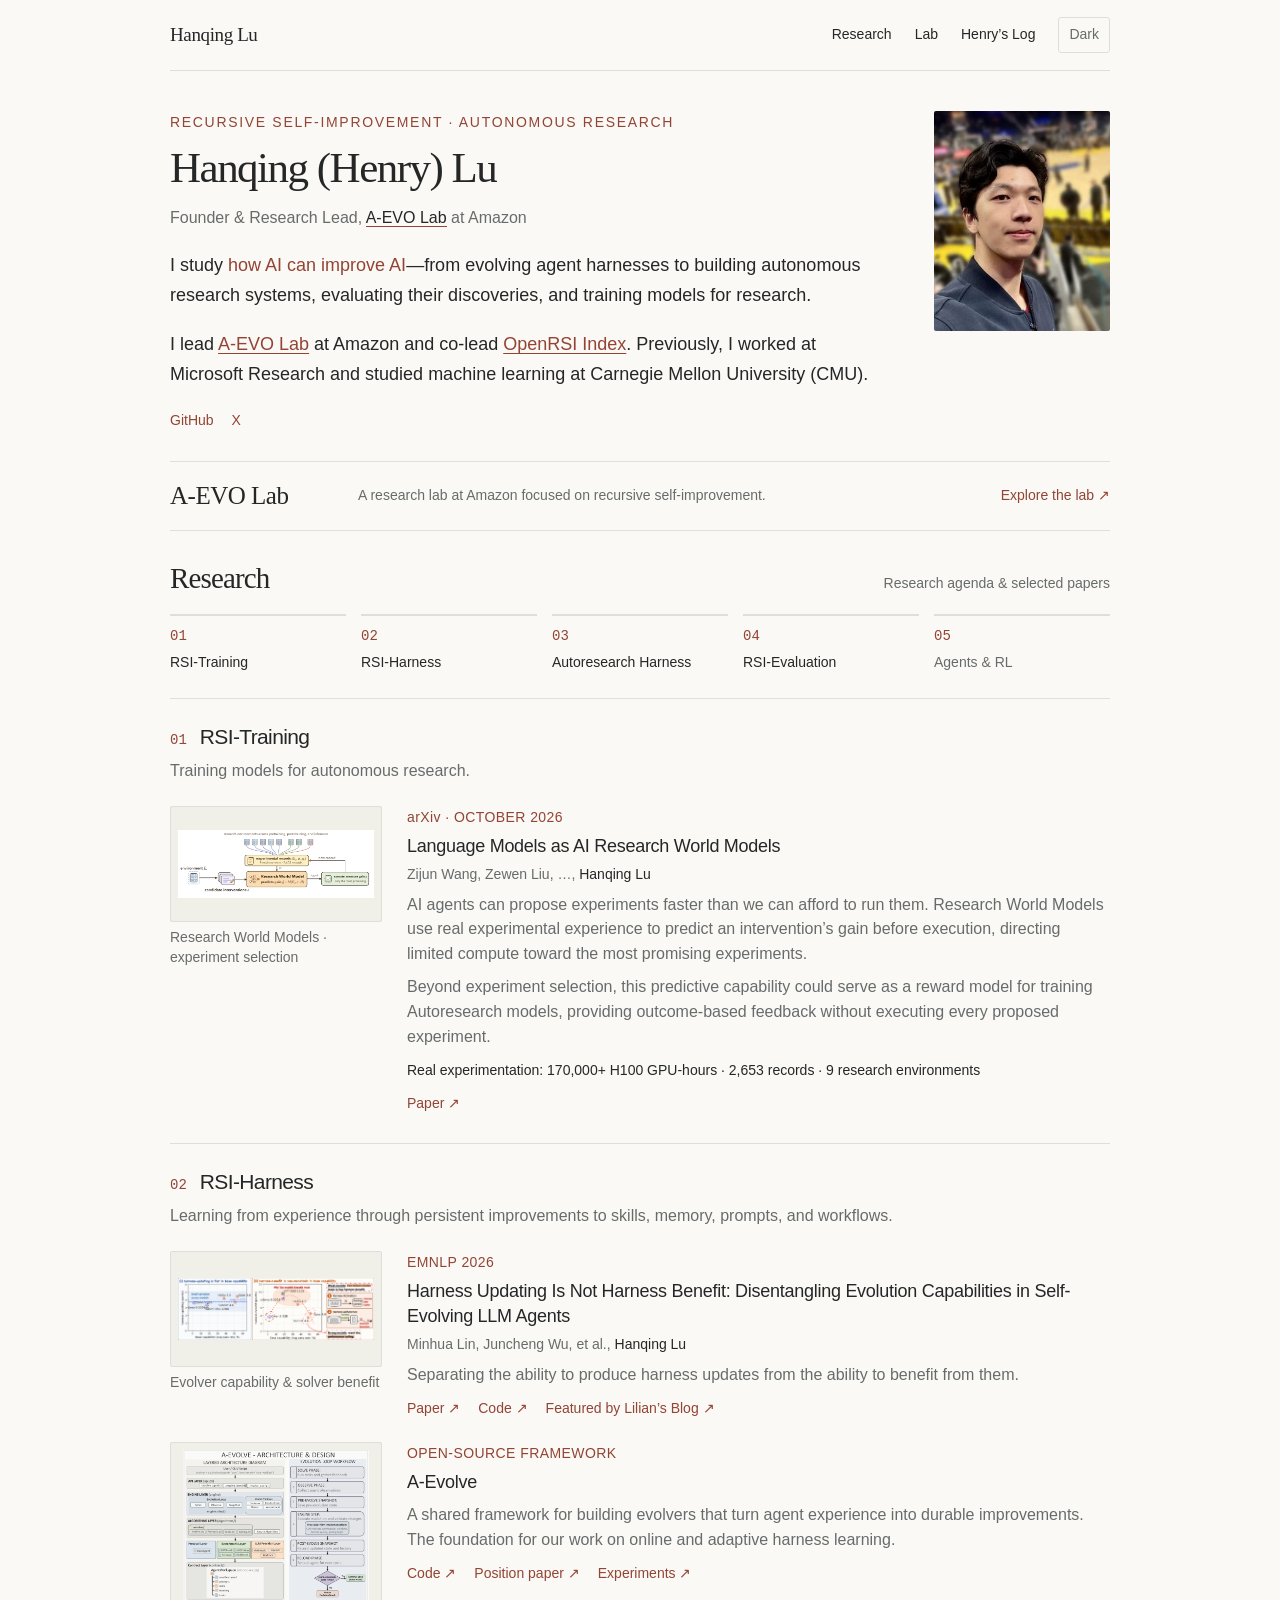
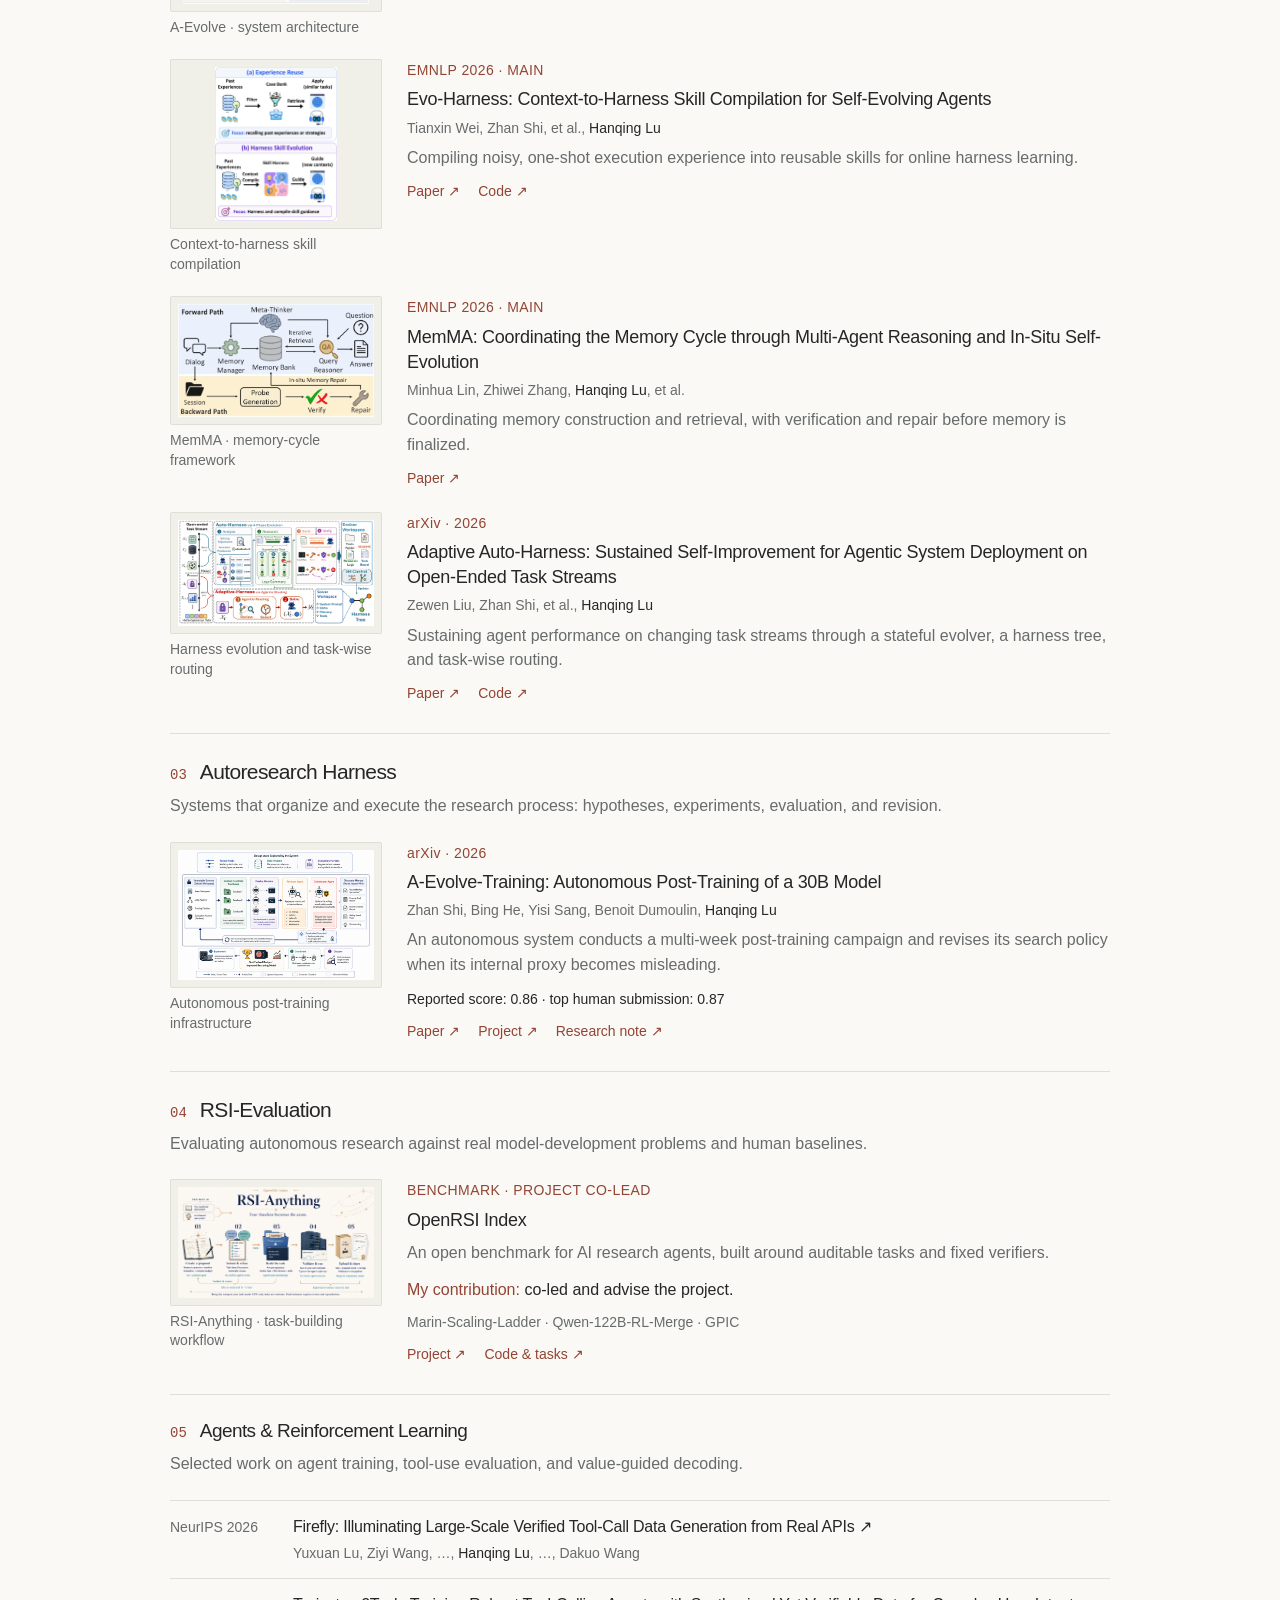
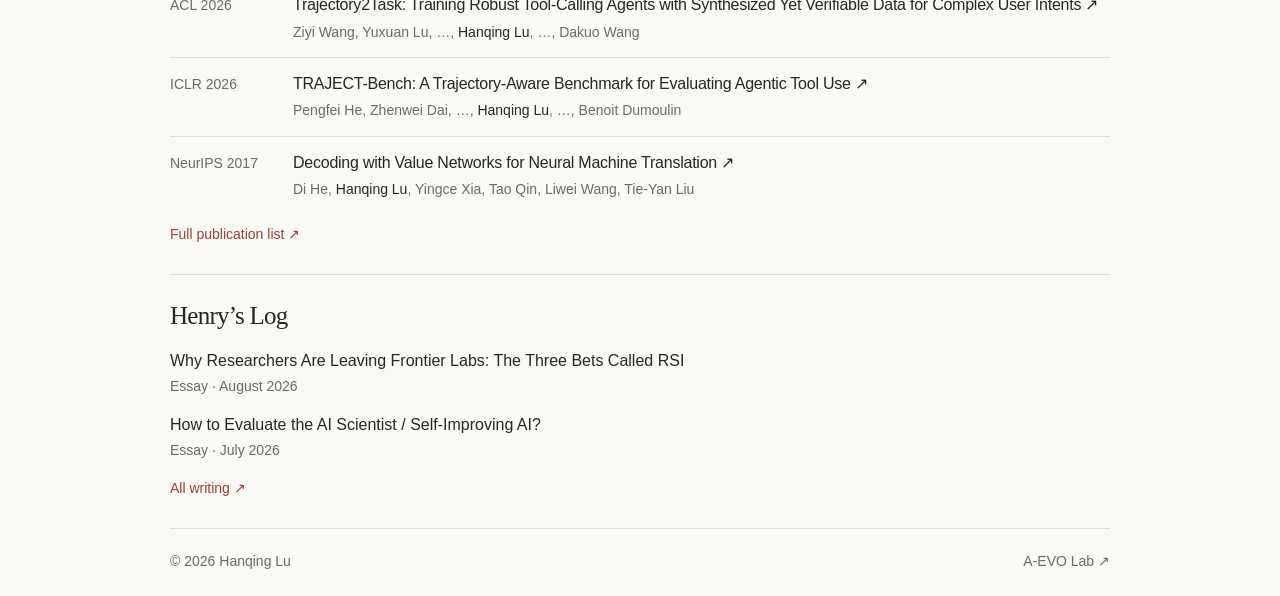
==== commit e7d3dc7f: "Clarify RWM motivation, reward-model potential and experiment scale" ====
--- a/index.html
+++ b/index.html
@@ -62,7 +62,7 @@
           <p class="lu-question">Training models for autonomous research.</p>
           <article class="lu-work">
             <figure><a class="lu-figure" href="https://arxiv.org/abs/2610.12235" target="_blank" rel="noopener noreferrer"><img src="assets/images/research-world-models.png" alt="Research World Model predicts intervention gains from experimental records and selects promising experiments for execution" width="1500" height="526" loading="lazy" decoding="async"></a><figcaption class="lu-figure-caption">Research World Models · experiment selection</figcaption></figure>
-            <div><p class="lu-work-type">arXiv · OCTOBER 2026</p><h4><a href="https://arxiv.org/abs/2610.12235" target="_blank" rel="noopener noreferrer">Language Models as AI Research World Models</a></h4><p class="lu-authors">Zijun Wang, Zewen Liu, …, <strong>Hanqing Lu</strong></p><p class="lu-summary">Predicting experimental outcomes from accumulated research experience to select promising interventions under limited experimental budgets. Research knowledge transfers across environments and improves multi-round autoresearch.</p><p class="lu-result">2,600+ experimental records · 9 research environments</p><div class="lu-links"><a href="https://arxiv.org/abs/2610.12235" target="_blank" rel="noopener noreferrer">Paper ↗</a></div></div>
+            <div><p class="lu-work-type">arXiv · OCTOBER 2026</p><h4><a href="https://arxiv.org/abs/2610.12235" target="_blank" rel="noopener noreferrer">Language Models as AI Research World Models</a></h4><p class="lu-authors">Zijun Wang, Zewen Liu, …, <strong>Hanqing Lu</strong></p><p class="lu-summary">AI agents can propose experiments faster than we can afford to run them. Research World Models use real experimental experience to predict an intervention’s gain before execution, directing limited compute toward the most promising experiments.</p><p class="lu-summary">Beyond experiment selection, this predictive capability could serve as a reward model for training Autoresearch models, providing outcome-based feedback without executing every proposed experiment.</p><p class="lu-result">Real experimentation: 170,000+ H100 GPU-hours · 2,653 records · 9 research environments</p><div class="lu-links"><a href="https://arxiv.org/abs/2610.12235" target="_blank" rel="noopener noreferrer">Paper ↗</a></div></div>
           </article>
         </section>
 
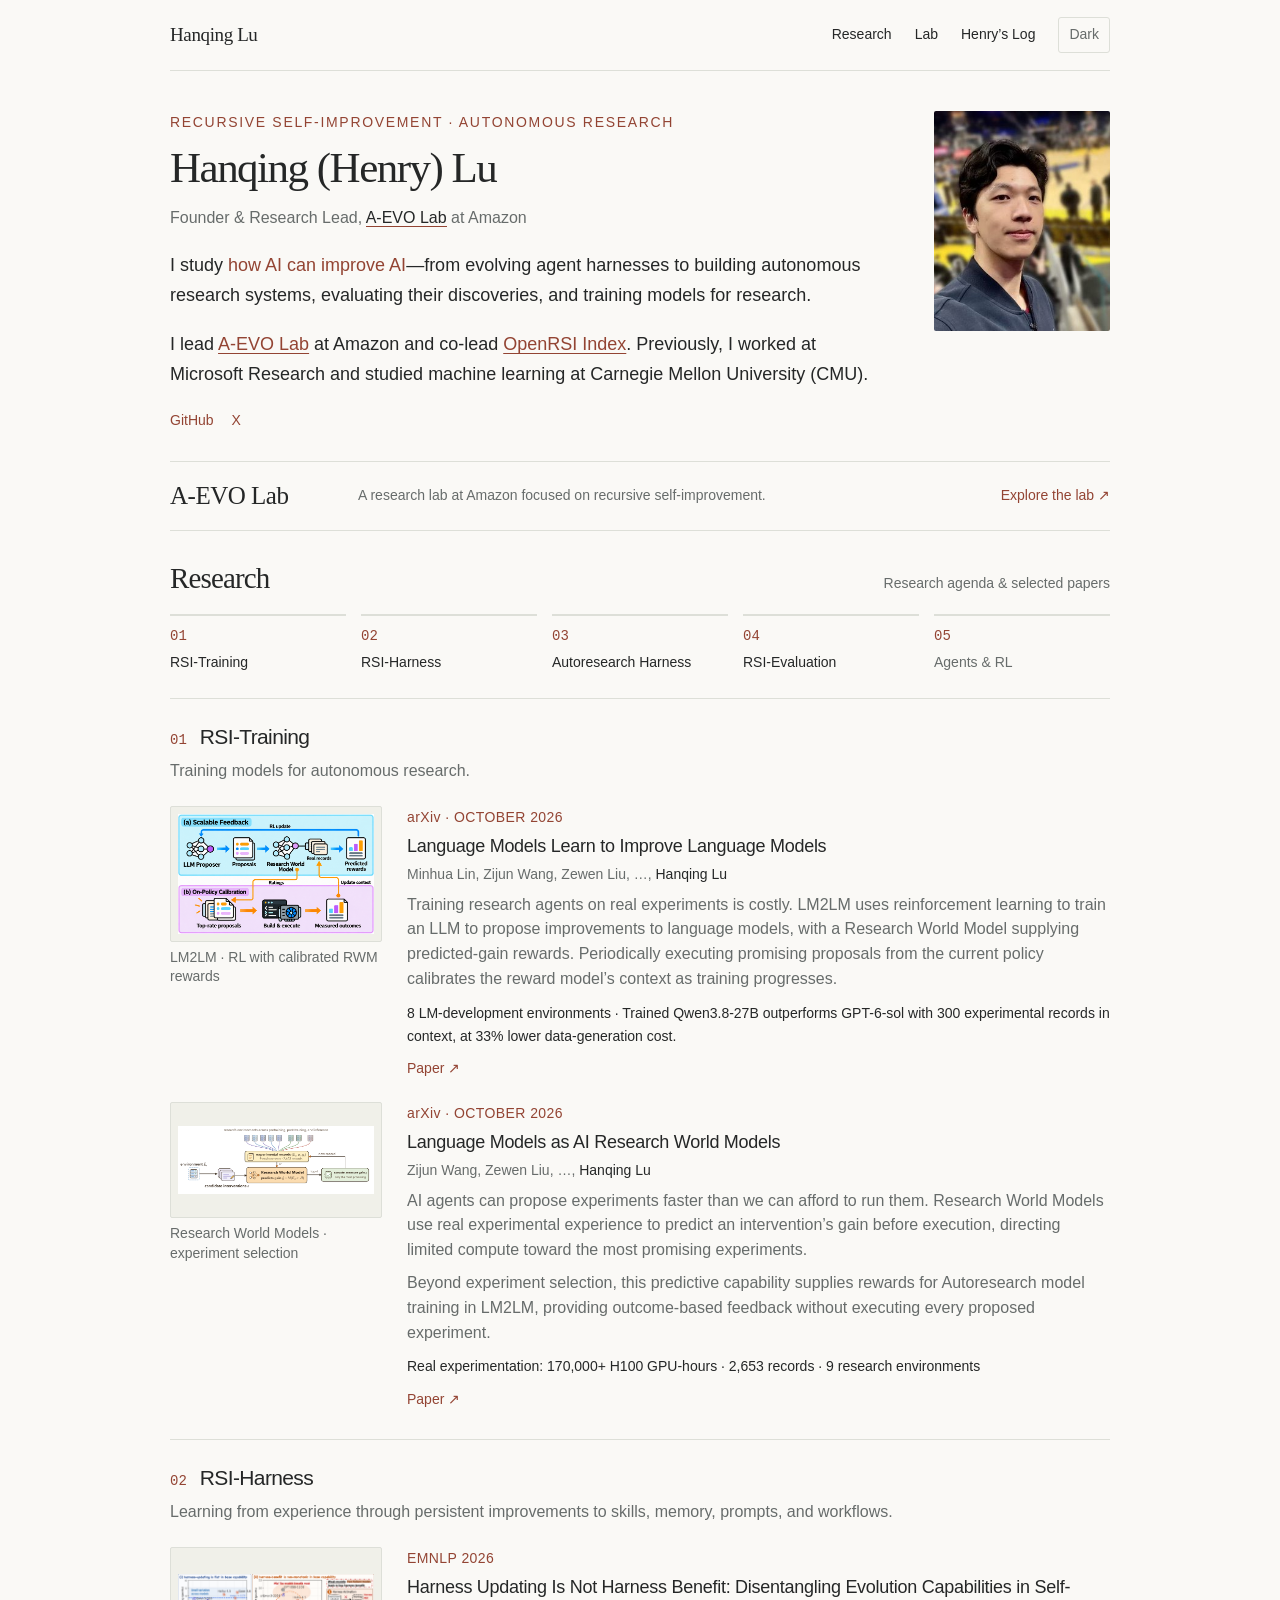
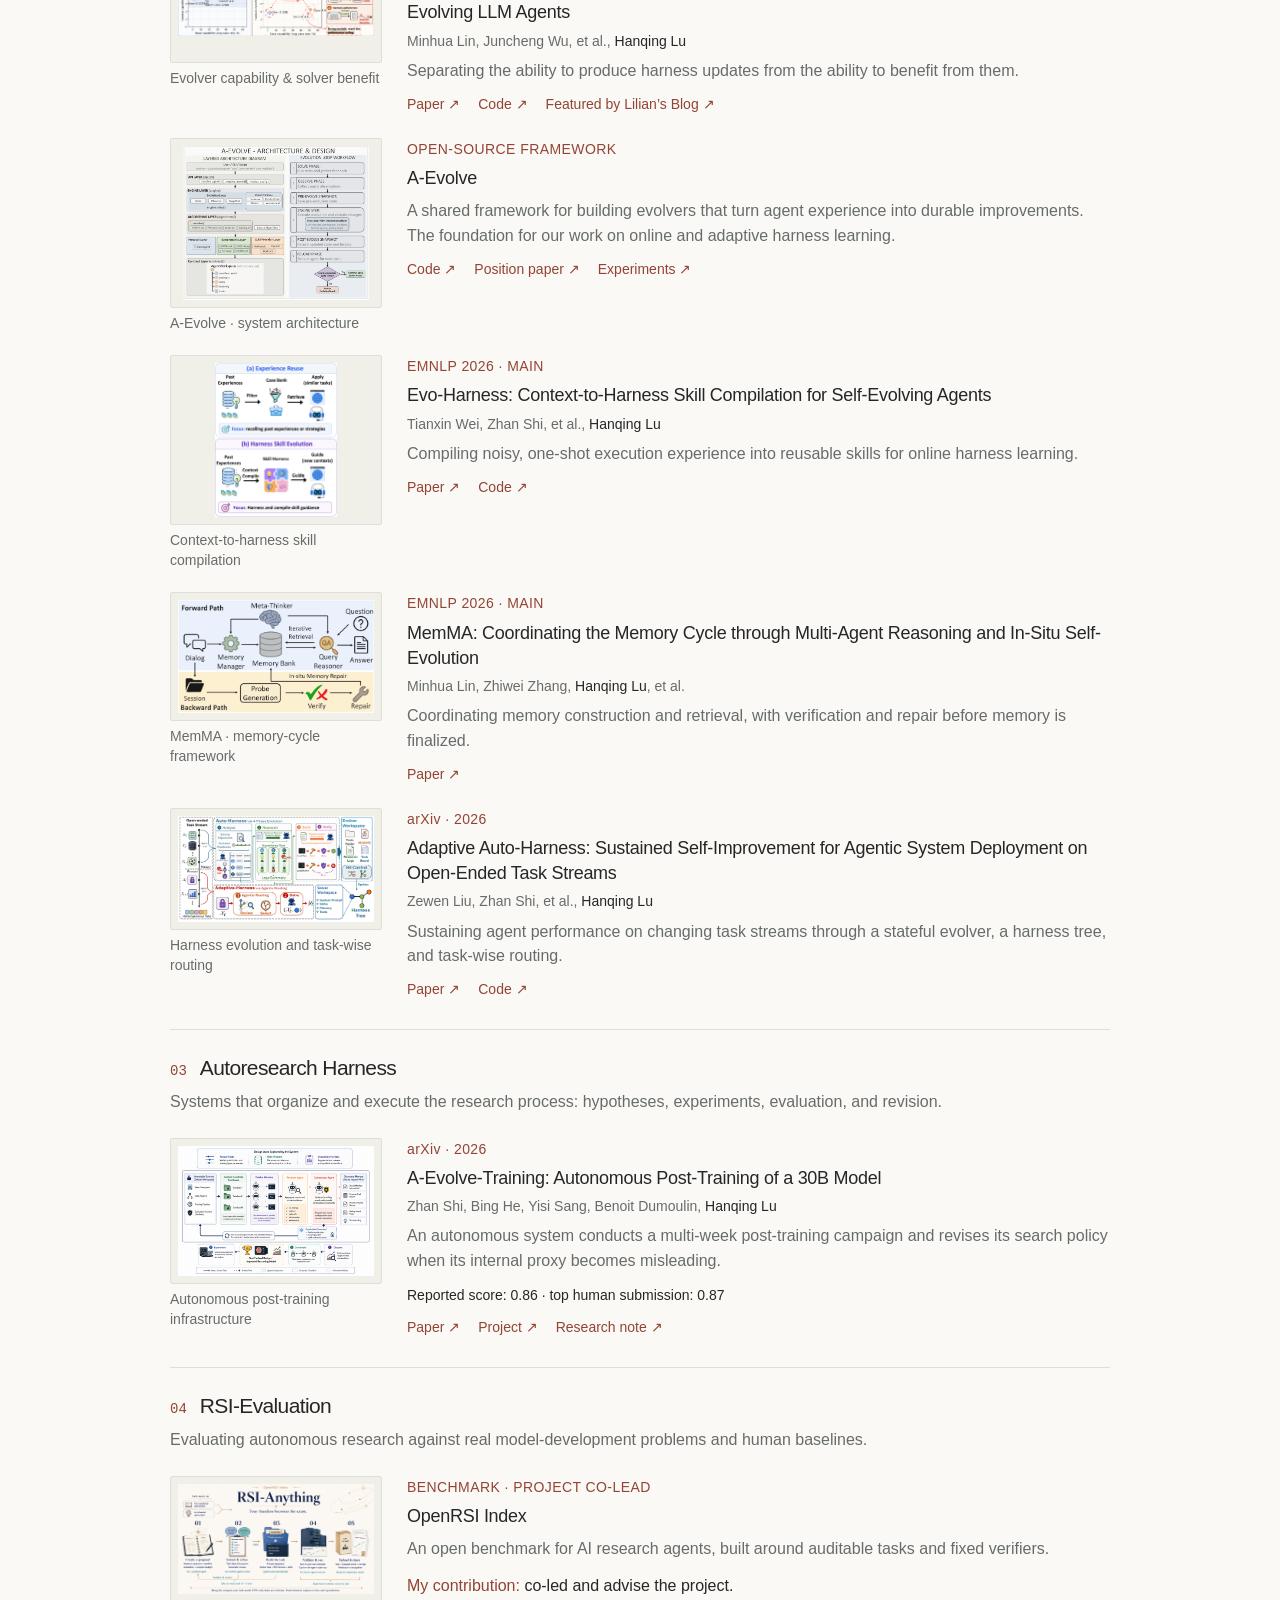
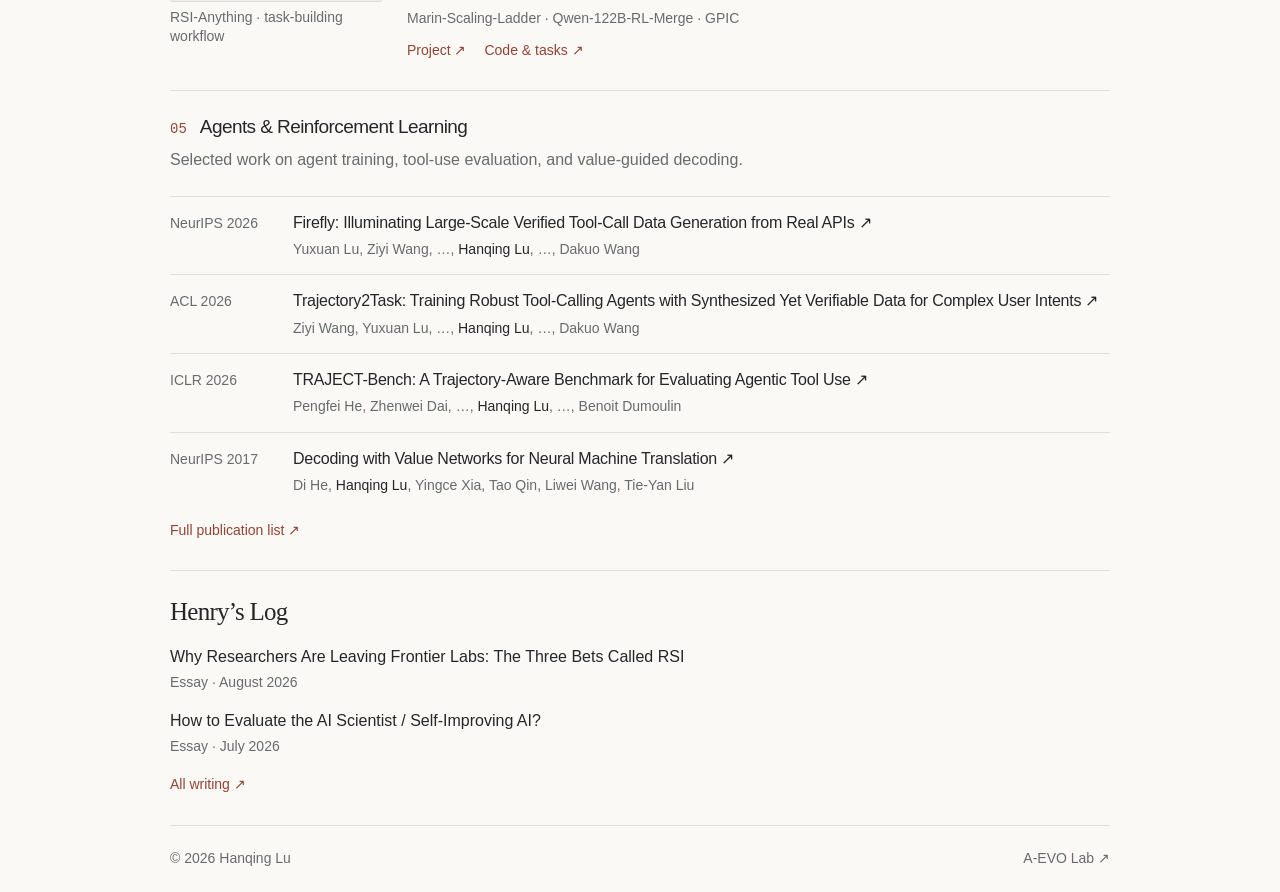
==== commit 273c58db: "Add LM2LM as leading RSI training paper" ====
--- a/index.html
+++ b/index.html
@@ -60,9 +60,14 @@
         <section id="lu-training" class="lu-topic" aria-labelledby="lu-training-title">
           <div class="lu-topic-title"><span class="lu-index">01</span><h3 id="lu-training-title">RSI-Training</h3></div>
           <p class="lu-question">Training models for autonomous research.</p>
+
+          <article class="lu-work" id="lm2lm">
+            <figure><a class="lu-figure" href="https://arxiv.org/abs/2610.23344" target="_blank" rel="noopener noreferrer"><img src="assets/images/lm2lm-framework.png" alt="LM2LM trains an LLM proposer with Research World Model rewards and calibrates the reward context through real experiments" width="1515" height="926" loading="lazy" decoding="async"></a><figcaption class="lu-figure-caption">LM2LM · RL with calibrated RWM rewards</figcaption></figure>
+            <div><p class="lu-work-type">arXiv · OCTOBER 2026</p><h4><a href="https://arxiv.org/abs/2610.23344" target="_blank" rel="noopener noreferrer">Language Models Learn to Improve Language Models</a></h4><p class="lu-authors">Minhua Lin, Zijun Wang, Zewen Liu, …, <strong>Hanqing Lu</strong></p><p class="lu-summary">Training research agents on real experiments is costly. LM2LM uses reinforcement learning to train an LLM to propose improvements to language models, with a Research World Model supplying predicted-gain rewards. Periodically executing promising proposals from the current policy calibrates the reward model’s context as training progresses.</p><p class="lu-result">8 LM-development environments · Trained Qwen3.8-27B outperforms GPT-6-sol with 300 experimental records in context, at 33% lower data-generation cost.</p><div class="lu-links"><a href="https://arxiv.org/abs/2610.23344" target="_blank" rel="noopener noreferrer">Paper ↗</a></div></div>
+          </article>
           <article class="lu-work">
             <figure><a class="lu-figure" href="https://arxiv.org/abs/2610.12235" target="_blank" rel="noopener noreferrer"><img src="assets/images/research-world-models.png" alt="Research World Model predicts intervention gains from experimental records and selects promising experiments for execution" width="1500" height="526" loading="lazy" decoding="async"></a><figcaption class="lu-figure-caption">Research World Models · experiment selection</figcaption></figure>
-            <div><p class="lu-work-type">arXiv · OCTOBER 2026</p><h4><a href="https://arxiv.org/abs/2610.12235" target="_blank" rel="noopener noreferrer">Language Models as AI Research World Models</a></h4><p class="lu-authors">Zijun Wang, Zewen Liu, …, <strong>Hanqing Lu</strong></p><p class="lu-summary">AI agents can propose experiments faster than we can afford to run them. Research World Models use real experimental experience to predict an intervention’s gain before execution, directing limited compute toward the most promising experiments.</p><p class="lu-summary">Beyond experiment selection, this predictive capability could serve as a reward model for training Autoresearch models, providing outcome-based feedback without executing every proposed experiment.</p><p class="lu-result">Real experimentation: 170,000+ H100 GPU-hours · 2,653 records · 9 research environments</p><div class="lu-links"><a href="https://arxiv.org/abs/2610.12235" target="_blank" rel="noopener noreferrer">Paper ↗</a></div></div>
+            <div><p class="lu-work-type">arXiv · OCTOBER 2026</p><h4><a href="https://arxiv.org/abs/2610.12235" target="_blank" rel="noopener noreferrer">Language Models as AI Research World Models</a></h4><p class="lu-authors">Zijun Wang, Zewen Liu, …, <strong>Hanqing Lu</strong></p><p class="lu-summary">AI agents can propose experiments faster than we can afford to run them. Research World Models use real experimental experience to predict an intervention’s gain before execution, directing limited compute toward the most promising experiments.</p><p class="lu-summary">Beyond experiment selection, this predictive capability supplies rewards for Autoresearch model training in <a href="#lm2lm">LM2LM</a>, providing outcome-based feedback without executing every proposed experiment.</p><p class="lu-result">Real experimentation: 170,000+ H100 GPU-hours · 2,653 records · 9 research environments</p><div class="lu-links"><a href="https://arxiv.org/abs/2610.12235" target="_blank" rel="noopener noreferrer">Paper ↗</a></div></div>
           </article>
         </section>
 
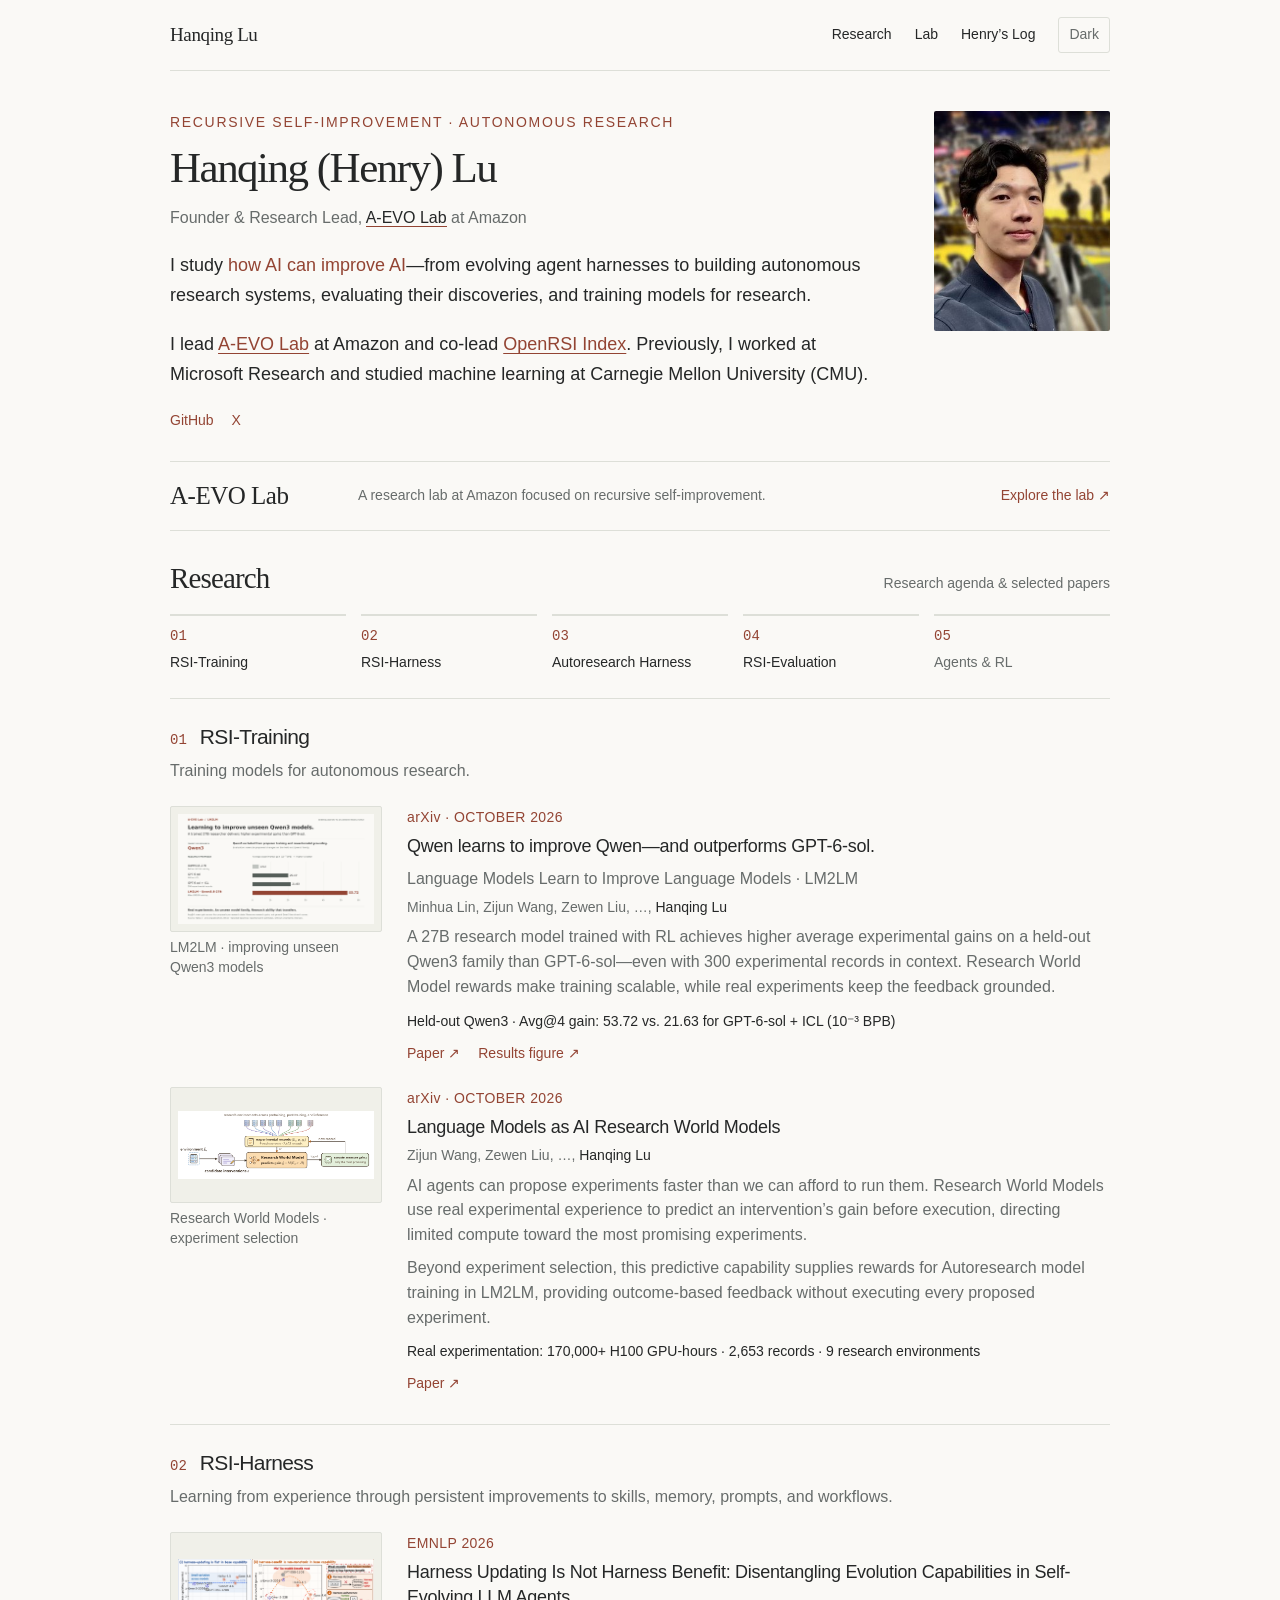
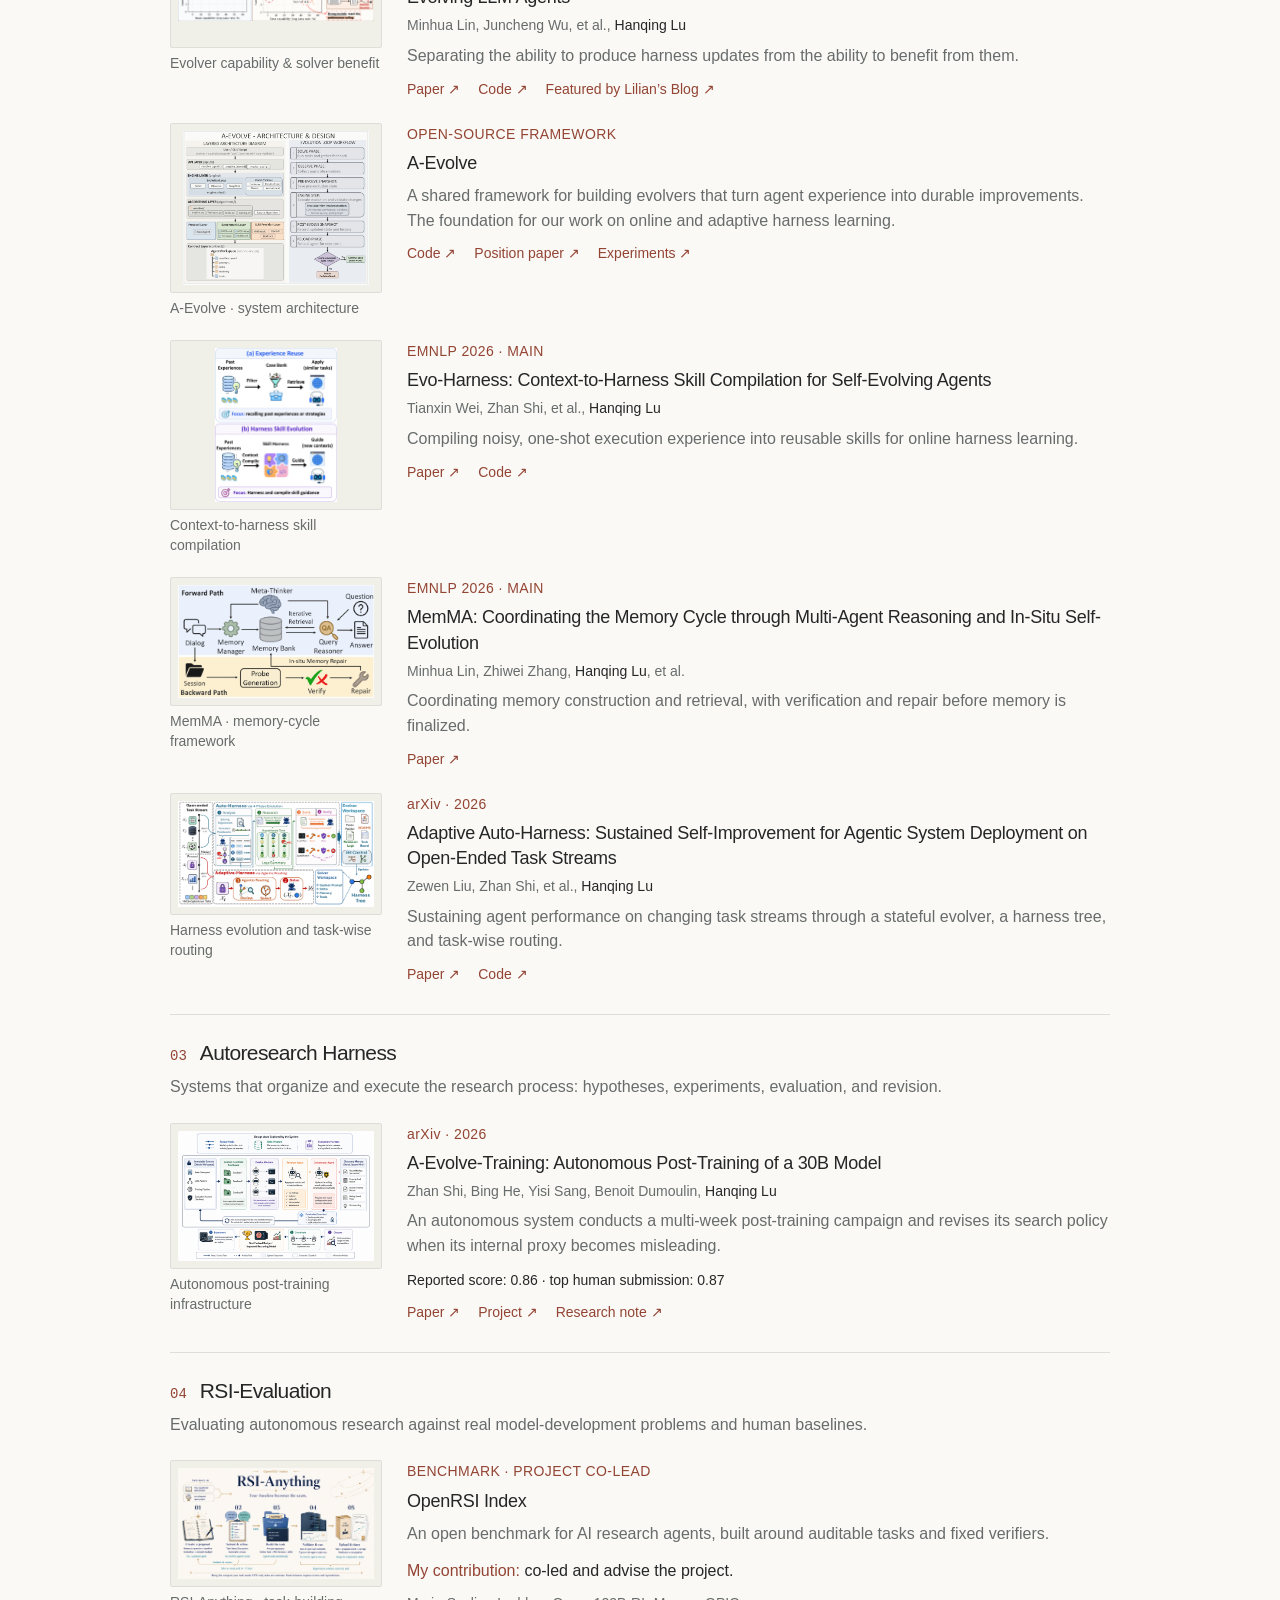
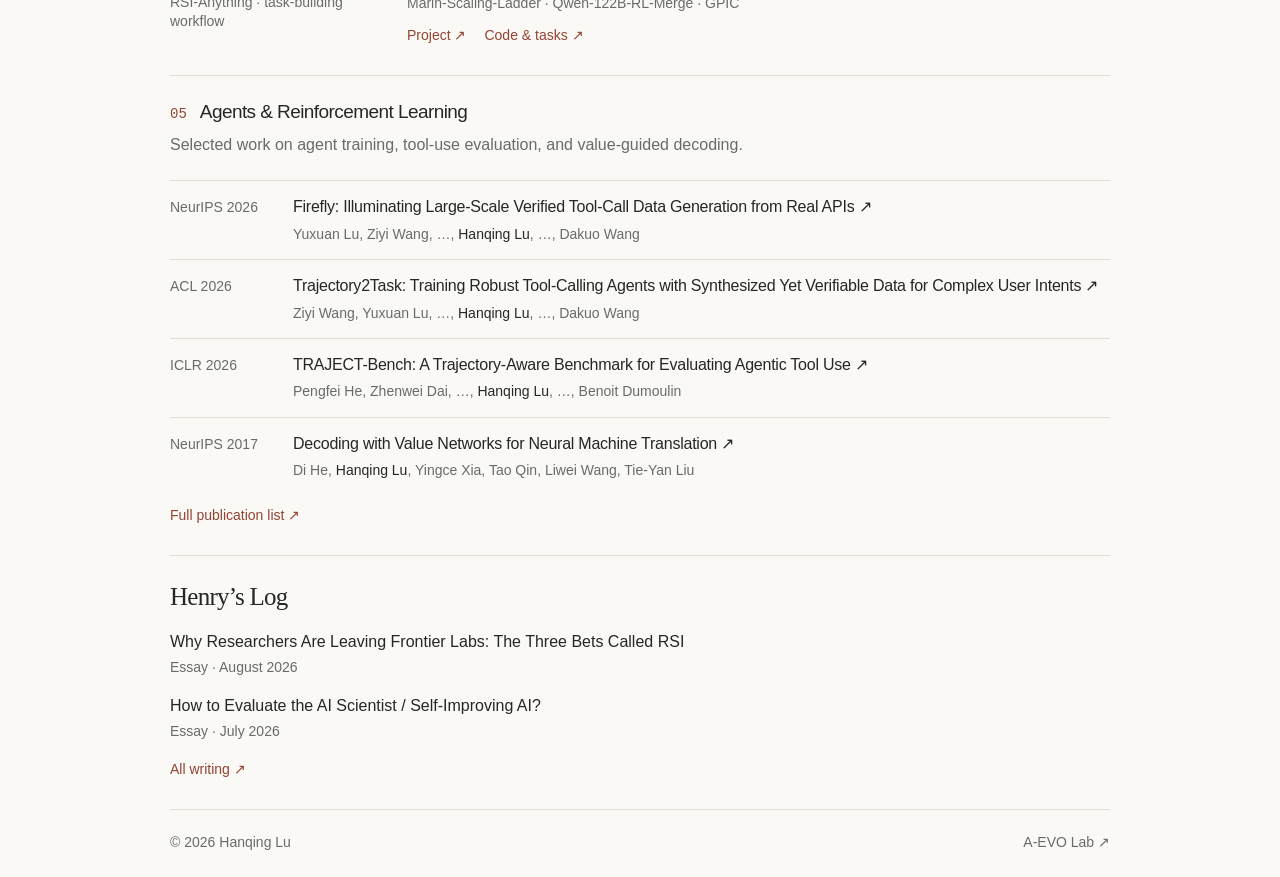
==== commit 9ad101b1: "Highlight LM2LM generalization to unseen Qwen3 models" ====
--- a/index.html
+++ b/index.html
@@ -62,8 +62,8 @@
           <p class="lu-question">Training models for autonomous research.</p>
 
           <article class="lu-work" id="lm2lm">
-            <figure><a class="lu-figure" href="https://arxiv.org/abs/2610.23344" target="_blank" rel="noopener noreferrer"><img src="assets/images/lm2lm-framework.png" alt="LM2LM trains an LLM proposer with Research World Model rewards and calibrates the reward context through real experiments" width="1515" height="926" loading="lazy" decoding="async"></a><figcaption class="lu-figure-caption">LM2LM · RL with calibrated RWM rewards</figcaption></figure>
-            <div><p class="lu-work-type">arXiv · OCTOBER 2026</p><h4><a href="https://arxiv.org/abs/2610.23344" target="_blank" rel="noopener noreferrer">Language Models Learn to Improve Language Models</a></h4><p class="lu-authors">Minhua Lin, Zijun Wang, Zewen Liu, …, <strong>Hanqing Lu</strong></p><p class="lu-summary">Training research agents on real experiments is costly. LM2LM uses reinforcement learning to train an LLM to propose improvements to language models, with a Research World Model supplying predicted-gain rewards. Periodically executing promising proposals from the current policy calibrates the reward model’s context as training progresses.</p><p class="lu-result">8 LM-development environments · Trained Qwen3.8-27B outperforms GPT-6-sol with 300 experimental records in context, at 33% lower data-generation cost.</p><div class="lu-links"><a href="https://arxiv.org/abs/2610.23344" target="_blank" rel="noopener noreferrer">Paper ↗</a></div></div>
+            <figure><a class="lu-figure" href="assets/images/lm2lm-unseen-qwen3.png" target="_blank" rel="noopener noreferrer"><img src="assets/images/lm2lm-unseen-qwen3.png" alt="Held-out Qwen3 research: average experimental gains of 3.53 for the base 27B proposer, 20.19 for GPT-6-sol, 21.63 for GPT-6-sol with experimental records, and 53.72 for LM2LM" width="3200" height="1800" loading="lazy" decoding="async"></a><figcaption class="lu-figure-caption">LM2LM · improving unseen Qwen3 models</figcaption></figure>
+            <div><p class="lu-work-type">arXiv · OCTOBER 2026</p><h4><a href="https://arxiv.org/abs/2610.23344" target="_blank" rel="noopener noreferrer">Qwen learns to improve Qwen—and outperforms GPT-6-sol.</a></h4><p class="lu-summary">Language Models Learn to Improve Language Models · LM2LM</p><p class="lu-authors">Minhua Lin, Zijun Wang, Zewen Liu, …, <strong>Hanqing Lu</strong></p><p class="lu-summary">A 27B research model trained with RL achieves higher average experimental gains on a held-out Qwen3 family than GPT-6-sol—even with 300 experimental records in context. Research World Model rewards make training scalable, while real experiments keep the feedback grounded.</p><p class="lu-result">Held-out Qwen3 · Avg@4 gain: 53.72 vs. 21.63 for GPT-6-sol + ICL (10⁻³ BPB)</p><div class="lu-links"><a href="https://arxiv.org/abs/2610.23344" target="_blank" rel="noopener noreferrer">Paper ↗</a><a href="assets/images/lm2lm-unseen-qwen3.png" target="_blank" rel="noopener noreferrer">Results figure ↗</a></div></div>
           </article>
           <article class="lu-work">
             <figure><a class="lu-figure" href="https://arxiv.org/abs/2610.12235" target="_blank" rel="noopener noreferrer"><img src="assets/images/research-world-models.png" alt="Research World Model predicts intervention gains from experimental records and selects promising experiments for execution" width="1500" height="526" loading="lazy" decoding="async"></a><figcaption class="lu-figure-caption">Research World Models · experiment selection</figcaption></figure>
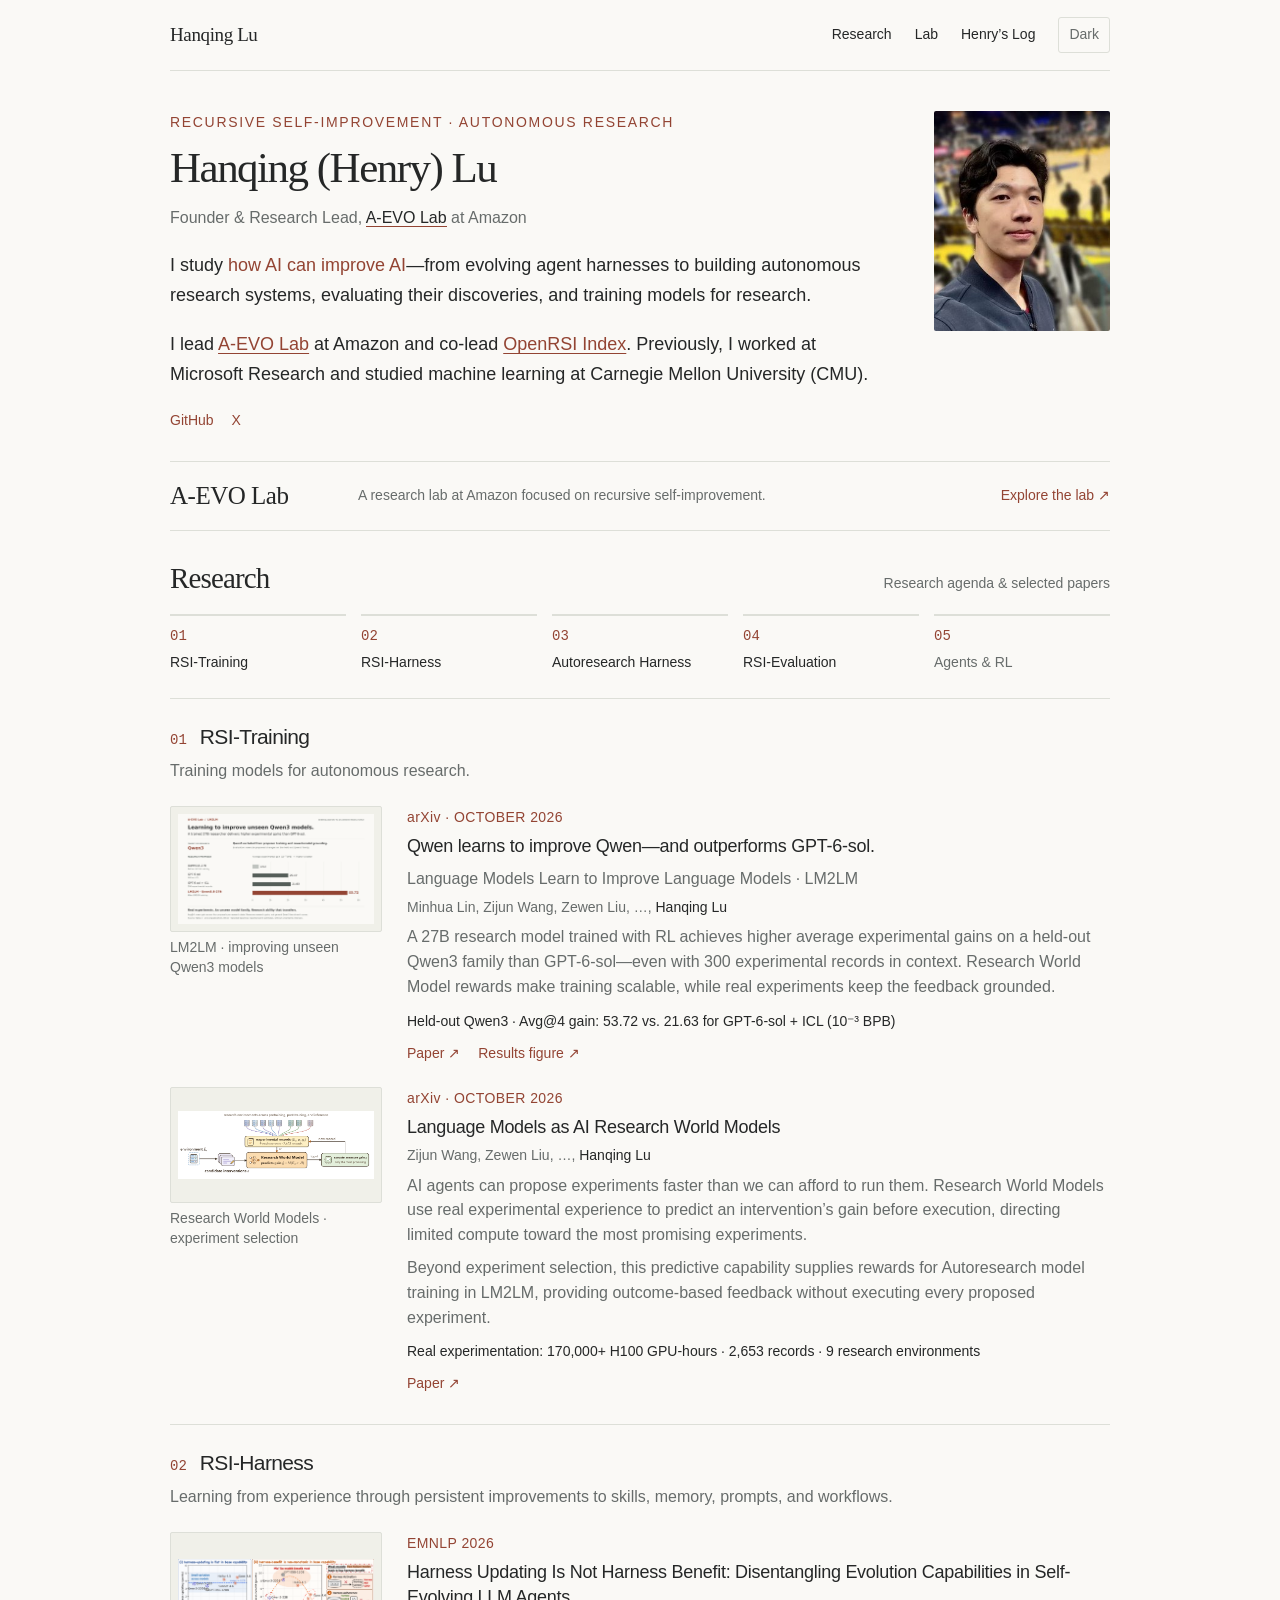
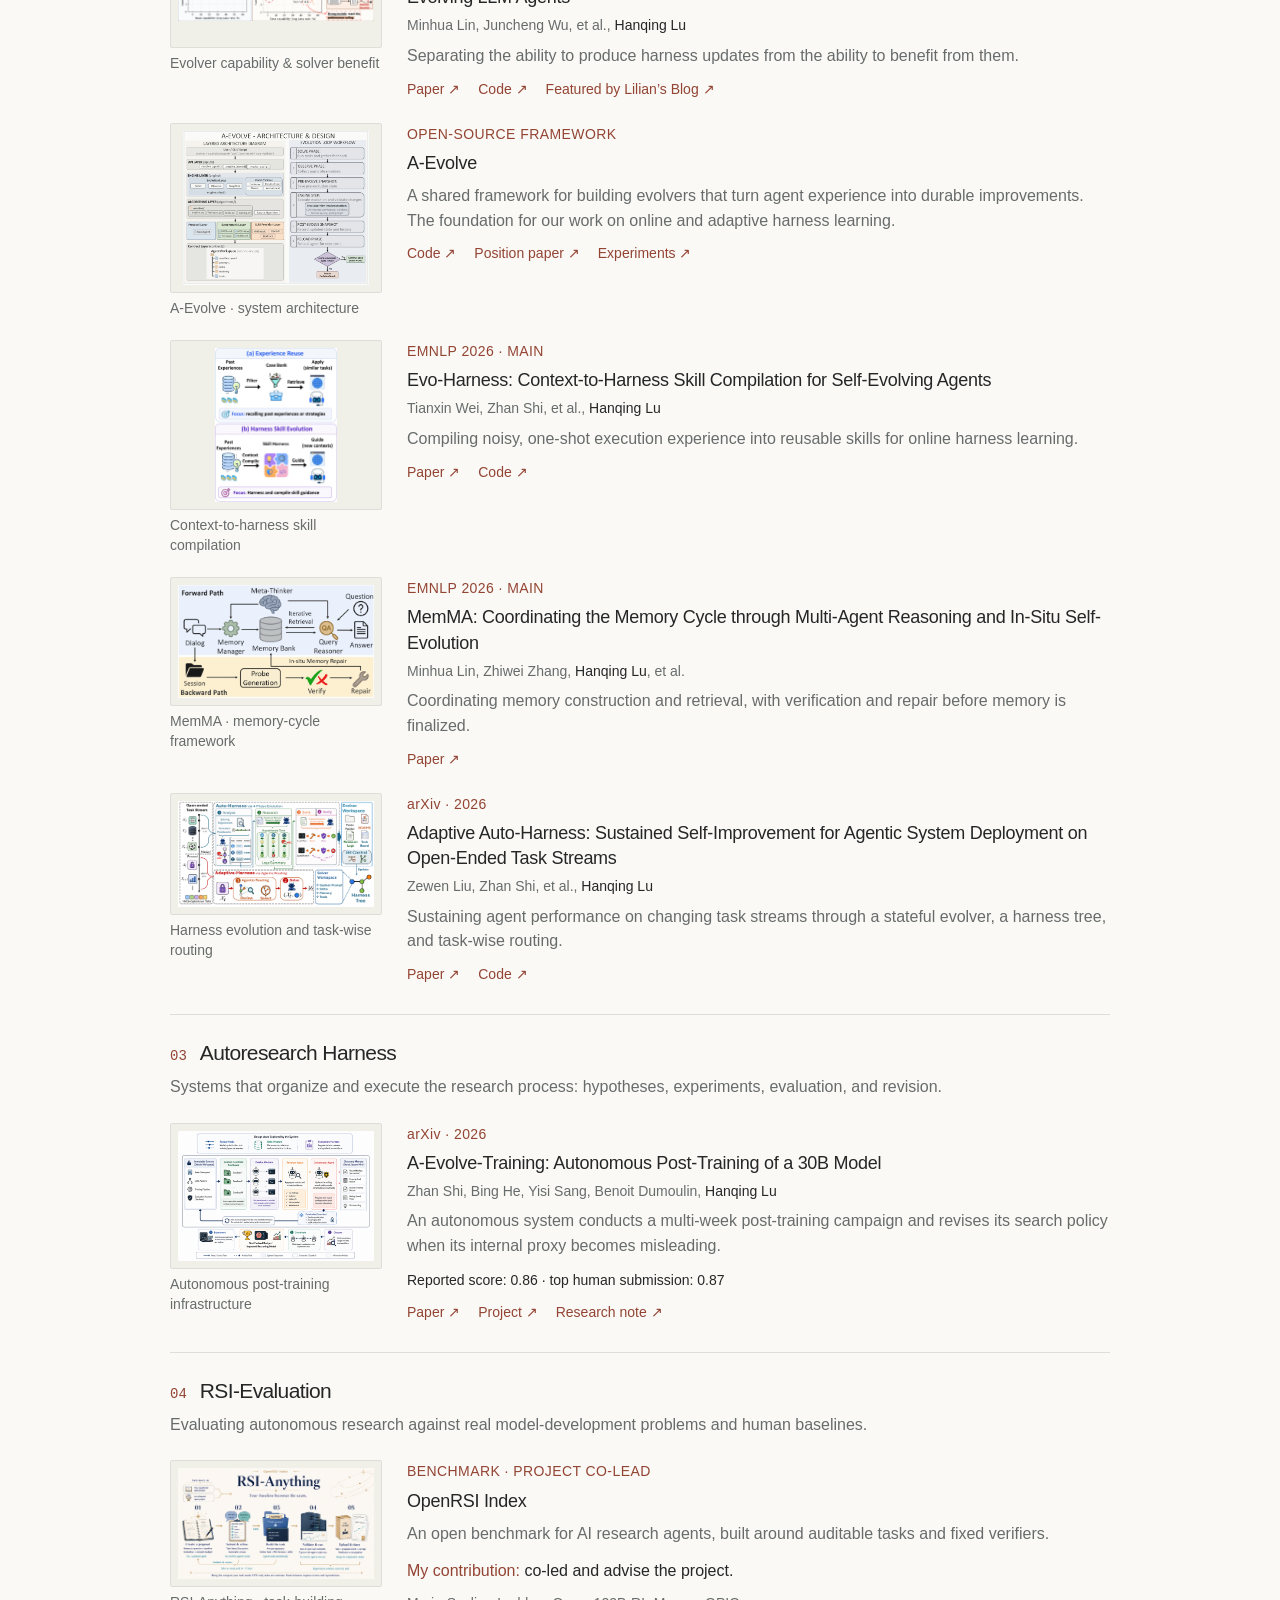
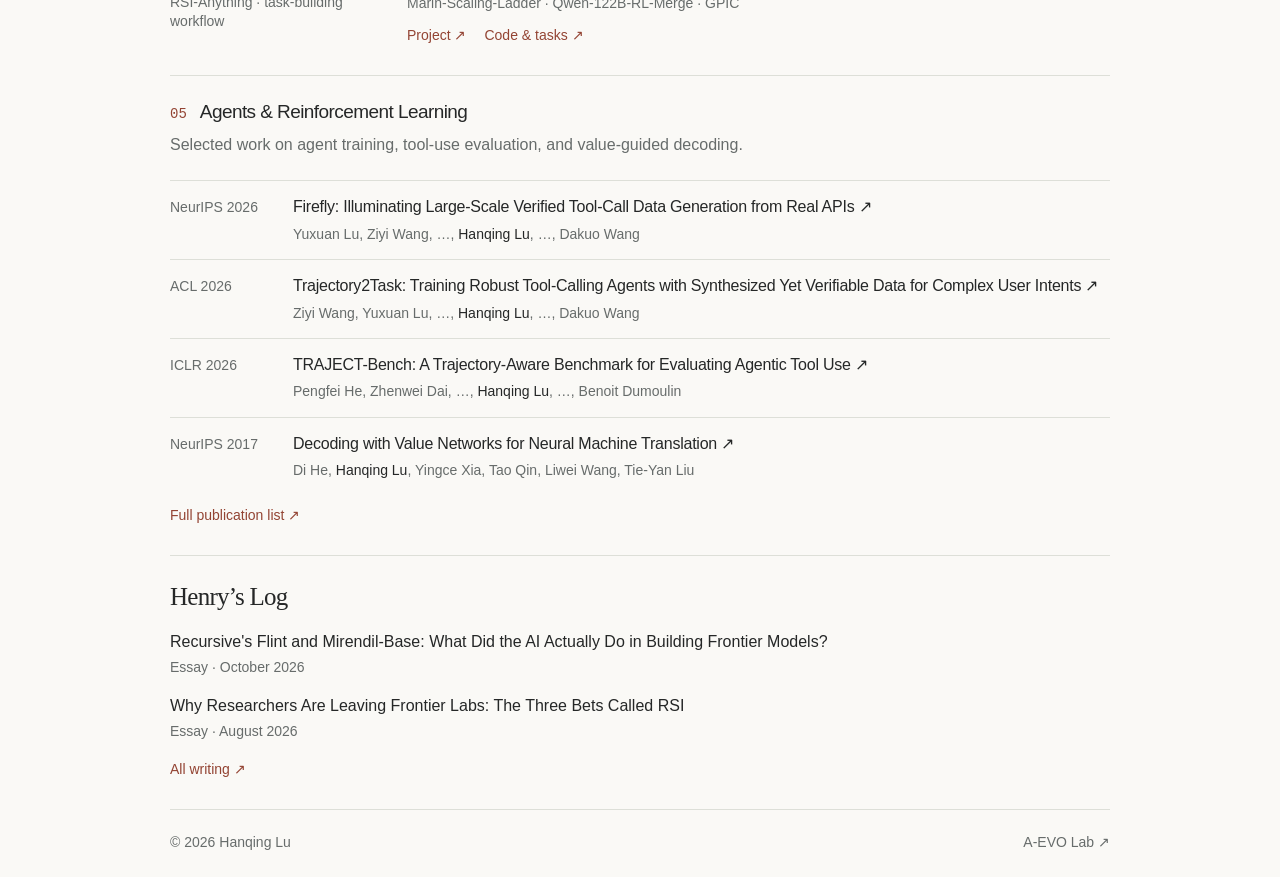
==== commit 013cedad: "Publish AI-built models essay in Henry’s Log" ====
--- a/index.html
+++ b/index.html
@@ -152,8 +152,8 @@
 
       <div class="lu-bottom">
         <section id="writing" aria-labelledby="lu-writing-title"><h2 id="lu-writing-title">Henry’s Log</h2>
+          <a class="lu-writing-link" href="posts/ai-built-models.html">Recursive&#x27;s Flint and Mirendil-Base: What Did the AI Actually Do in Building Frontier Models?<small>Essay · October 2026</small></a>
           <a class="lu-writing-link" href="posts/three-bets-called-rsi.html">Why Researchers Are Leaving Frontier Labs: The Three Bets Called RSI<small>Essay · August 2026</small></a>
-          <a class="lu-writing-link" href="posts/evaluating-ai-scientists.html">How to Evaluate the AI Scientist / Self-Improving AI?<small>Essay · July 2026</small></a>
           <div class="lu-links"><a href="writing.html">All writing ↗</a></div>
         </section>
       </div>
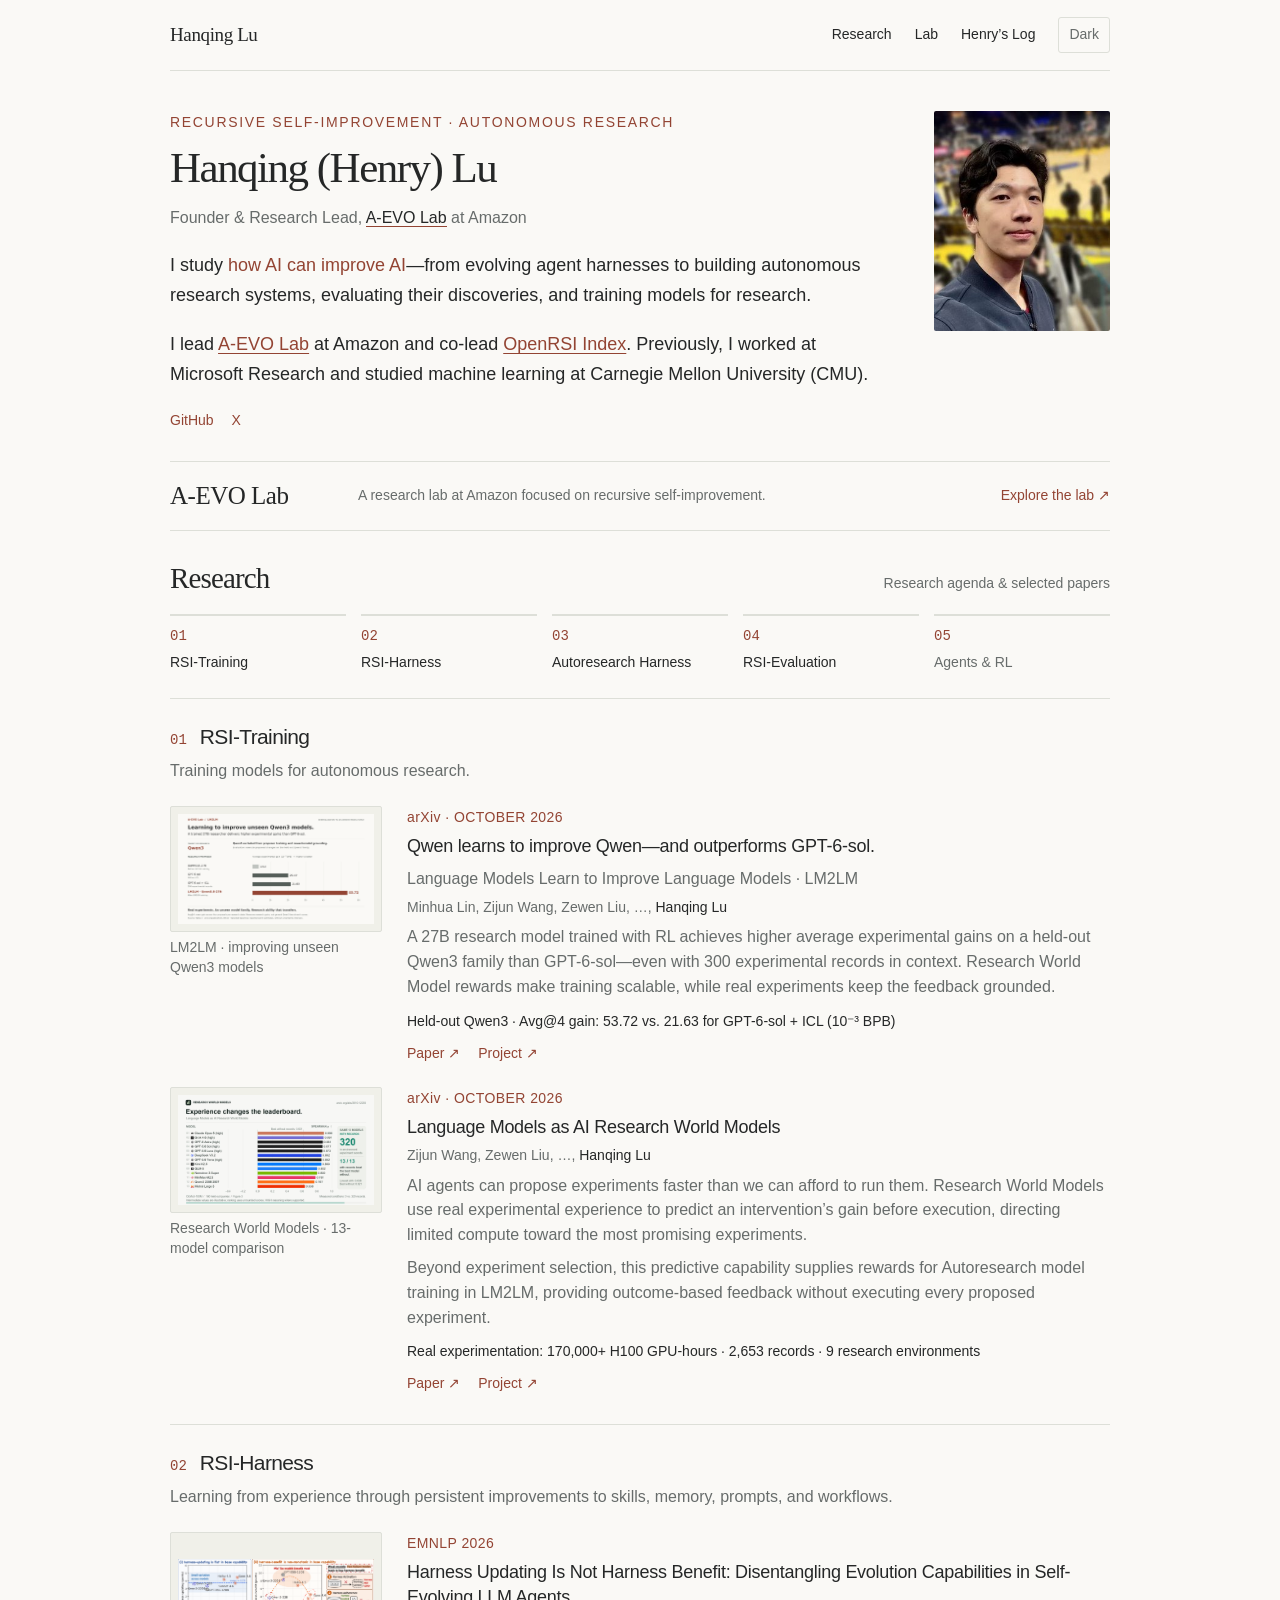
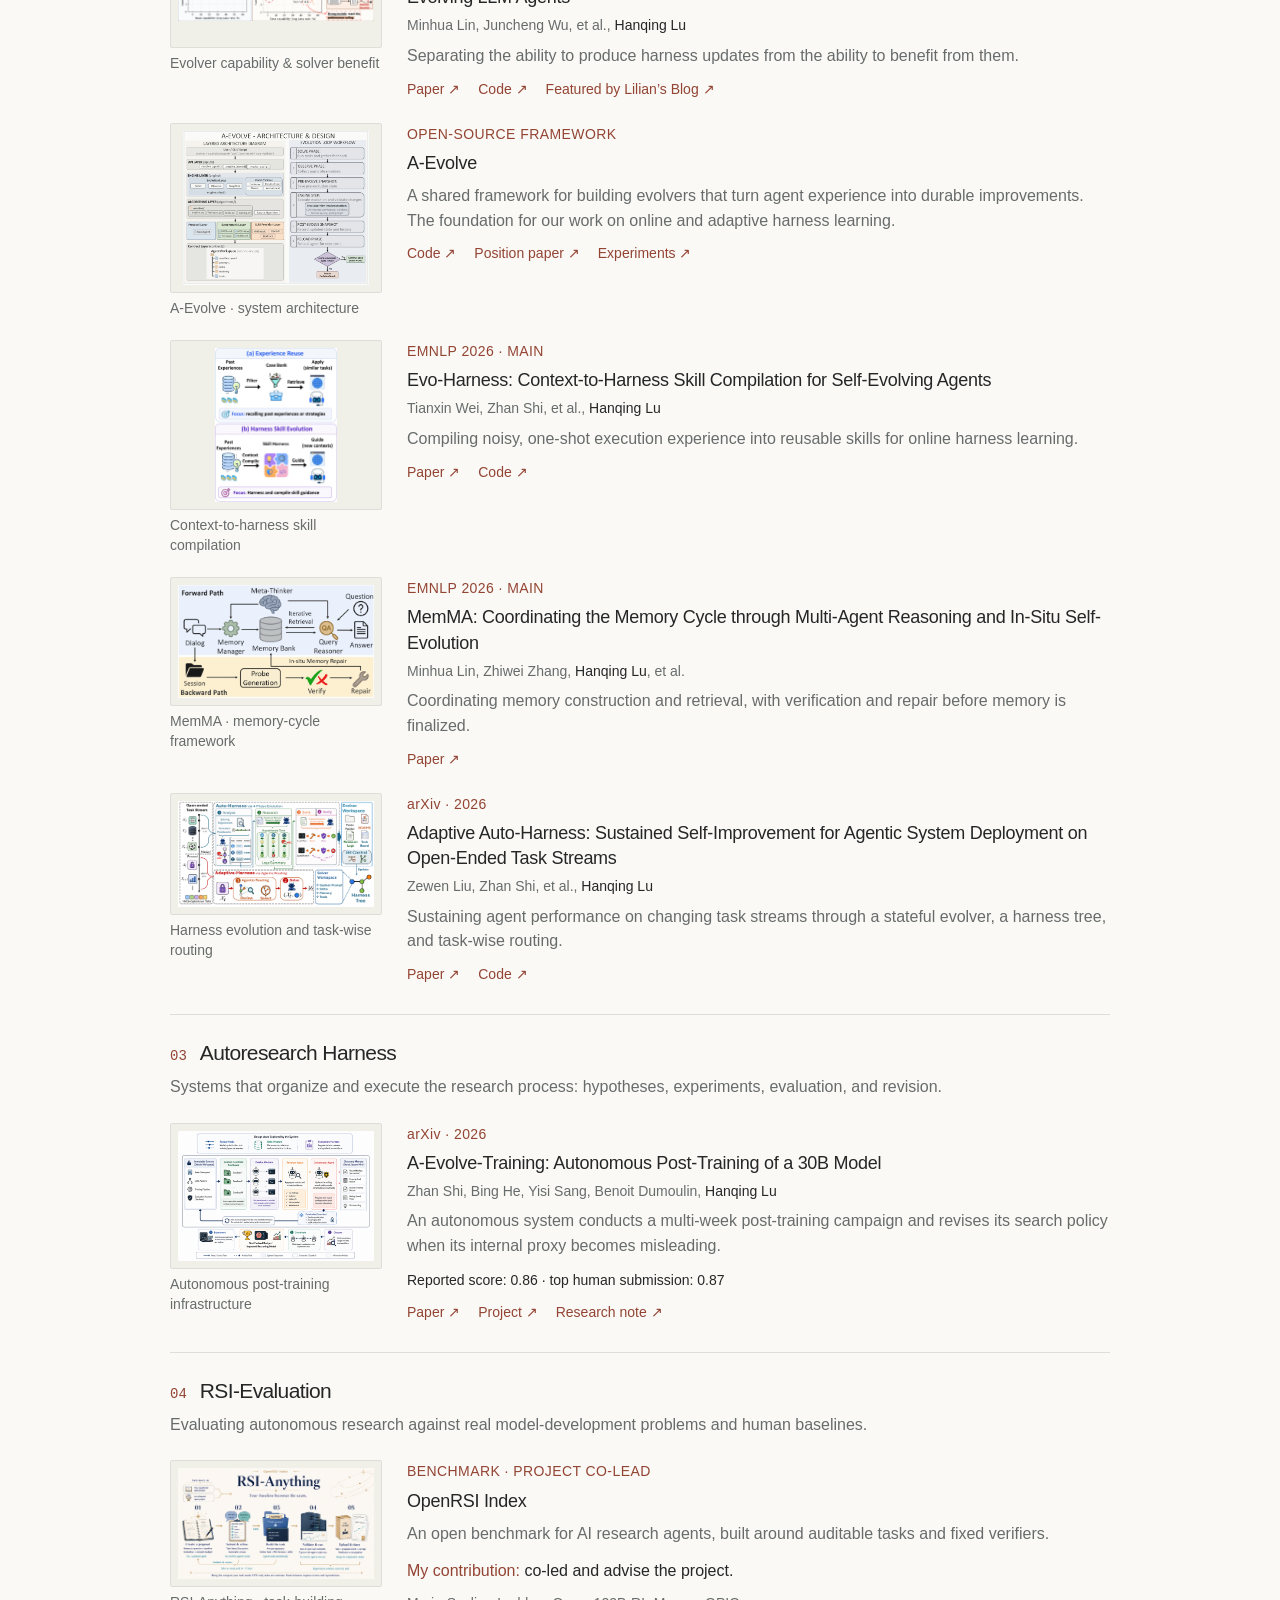
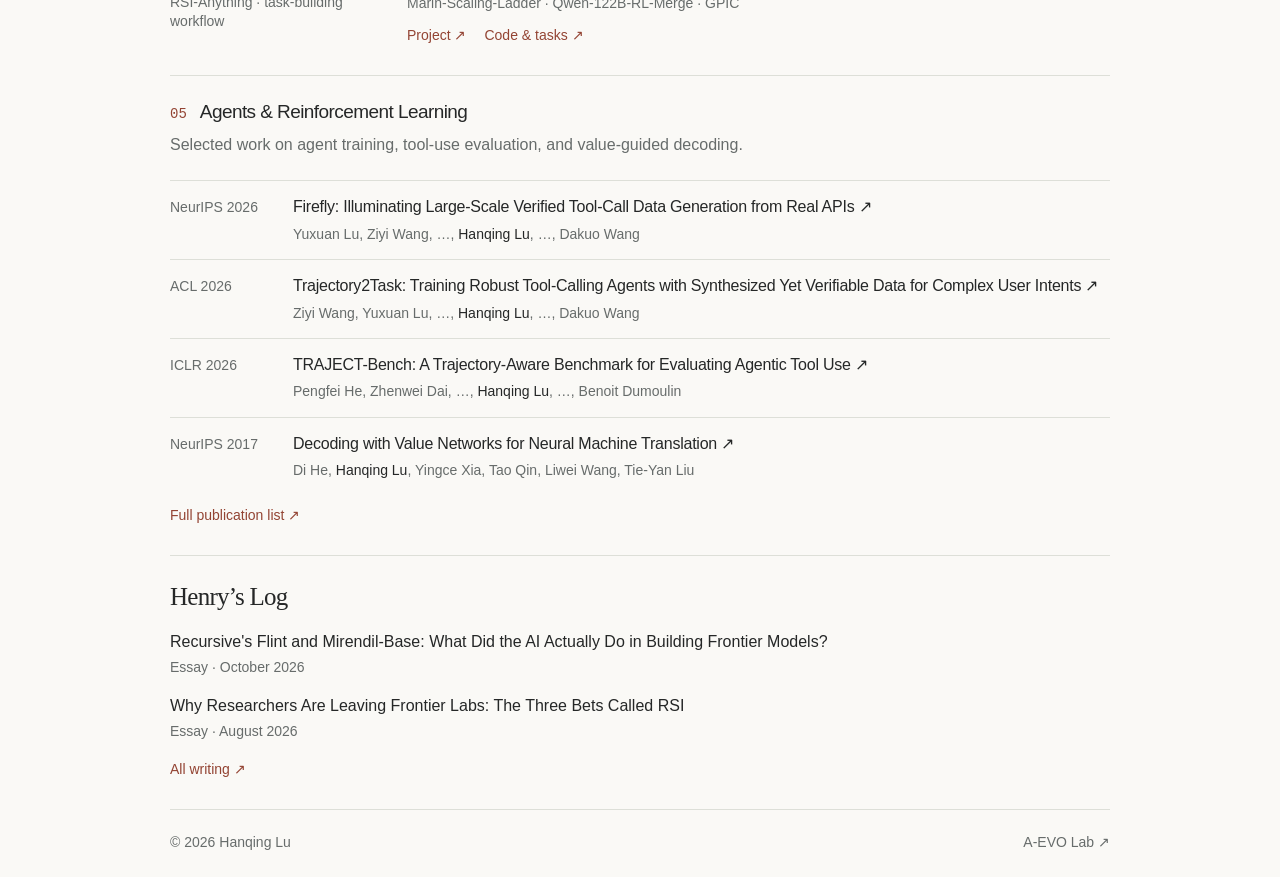
==== commit 925c00ef: "Add research project links and update RWM thumbnail" ====
--- a/index.html
+++ b/index.html
@@ -31,9 +31,9 @@
         <div>
           <p class="lu-eyebrow">Recursive self-improvement · Autonomous research</p>
           <h1 id="lu-name">Hanqing (Henry) Lu</h1>
-          <p class="lu-role">Founder &amp; Research Lead, <a href="https://github.com/A-EVO-Lab" target="_blank" rel="noopener noreferrer">A-EVO Lab</a> at Amazon</p>
+          <p class="lu-role">Founder &amp; Research Lead, <a href="https://a-evo-lab.github.io/" target="_blank" rel="noopener noreferrer">A-EVO Lab</a> at Amazon</p>
           <p class="lu-intro">I study <strong>how AI can improve AI</strong>—from evolving agent harnesses to building autonomous research systems, evaluating their discoveries, and training models for research.</p>
-          <p class="lu-intro">I lead <a href="https://github.com/A-EVO-Lab" target="_blank" rel="noopener noreferrer">A-EVO Lab</a> at Amazon and co-lead <a href="https://index.openrsi.foundation/" target="_blank" rel="noopener noreferrer">OpenRSI Index</a>. Previously, I worked at Microsoft Research and studied machine learning at Carnegie Mellon University (CMU).</p>
+          <p class="lu-intro">I lead <a href="https://a-evo-lab.github.io/" target="_blank" rel="noopener noreferrer">A-EVO Lab</a> at Amazon and co-lead <a href="https://index.openrsi.foundation/" target="_blank" rel="noopener noreferrer">OpenRSI Index</a>. Previously, I worked at Microsoft Research and studied machine learning at Carnegie Mellon University (CMU).</p>
           <div class="lu-links"><a href="https://github.com/A-EVO-Lab" target="_blank" rel="noopener noreferrer">GitHub</a><a href="https://x.com/HenryL_AI" target="_blank" rel="noopener noreferrer">X</a></div>
         </div>
         <figure>
@@ -42,9 +42,9 @@
       </section>
 
       <section id="lu-lab" class="lu-lab" aria-label="A-EVO Lab">
-        <a class="lu-lab-name" href="https://github.com/A-EVO-Lab" target="_blank" rel="noopener noreferrer">A-EVO Lab</a>
+        <a class="lu-lab-name" href="https://a-evo-lab.github.io/" target="_blank" rel="noopener noreferrer">A-EVO Lab</a>
         <p class="lu-lab-description">A research lab at Amazon focused on recursive self-improvement.</p>
-        <a class="lu-lab-link" href="https://github.com/A-EVO-Lab" target="_blank" rel="noopener noreferrer">Explore the lab ↗</a>
+        <a class="lu-lab-link" href="https://a-evo-lab.github.io/" target="_blank" rel="noopener noreferrer">Explore the lab ↗</a>
       </section>
 
       <section id="lu-research" aria-labelledby="lu-research-heading">
@@ -62,12 +62,12 @@
           <p class="lu-question">Training models for autonomous research.</p>
 
           <article class="lu-work" id="lm2lm">
-            <figure><a class="lu-figure" href="assets/images/lm2lm-unseen-qwen3.png" target="_blank" rel="noopener noreferrer"><img src="assets/images/lm2lm-unseen-qwen3.png" alt="Held-out Qwen3 research: average experimental gains of 3.53 for the base 27B proposer, 20.19 for GPT-6-sol, 21.63 for GPT-6-sol with experimental records, and 53.72 for LM2LM" width="3200" height="1800" loading="lazy" decoding="async"></a><figcaption class="lu-figure-caption">LM2LM · improving unseen Qwen3 models</figcaption></figure>
-            <div><p class="lu-work-type">arXiv · OCTOBER 2026</p><h4><a href="https://arxiv.org/abs/2610.23344" target="_blank" rel="noopener noreferrer">Qwen learns to improve Qwen—and outperforms GPT-6-sol.</a></h4><p class="lu-summary">Language Models Learn to Improve Language Models · LM2LM</p><p class="lu-authors">Minhua Lin, Zijun Wang, Zewen Liu, …, <strong>Hanqing Lu</strong></p><p class="lu-summary">A 27B research model trained with RL achieves higher average experimental gains on a held-out Qwen3 family than GPT-6-sol—even with 300 experimental records in context. Research World Model rewards make training scalable, while real experiments keep the feedback grounded.</p><p class="lu-result">Held-out Qwen3 · Avg@4 gain: 53.72 vs. 21.63 for GPT-6-sol + ICL (10⁻³ BPB)</p><div class="lu-links"><a href="https://arxiv.org/abs/2610.23344" target="_blank" rel="noopener noreferrer">Paper ↗</a><a href="assets/images/lm2lm-unseen-qwen3.png" target="_blank" rel="noopener noreferrer">Results figure ↗</a></div></div>
+            <figure><a class="lu-figure" href="https://a-evo-lab.github.io/lm2lm/" target="_blank" rel="noopener noreferrer"><img src="assets/images/lm2lm-unseen-qwen3.png" alt="Held-out Qwen3 research: average experimental gains of 3.53 for the base 27B proposer, 20.19 for GPT-6-sol, 21.63 for GPT-6-sol with experimental records, and 53.72 for LM2LM" width="3200" height="1800" loading="lazy" decoding="async"></a><figcaption class="lu-figure-caption">LM2LM · improving unseen Qwen3 models</figcaption></figure>
+            <div><p class="lu-work-type">arXiv · OCTOBER 2026</p><h4><a href="https://arxiv.org/abs/2610.23344" target="_blank" rel="noopener noreferrer">Qwen learns to improve Qwen—and outperforms GPT-6-sol.</a></h4><p class="lu-summary">Language Models Learn to Improve Language Models · LM2LM</p><p class="lu-authors">Minhua Lin, Zijun Wang, Zewen Liu, …, <strong>Hanqing Lu</strong></p><p class="lu-summary">A 27B research model trained with RL achieves higher average experimental gains on a held-out Qwen3 family than GPT-6-sol—even with 300 experimental records in context. Research World Model rewards make training scalable, while real experiments keep the feedback grounded.</p><p class="lu-result">Held-out Qwen3 · Avg@4 gain: 53.72 vs. 21.63 for GPT-6-sol + ICL (10⁻³ BPB)</p><div class="lu-links"><a href="https://arxiv.org/abs/2610.23344" target="_blank" rel="noopener noreferrer">Paper ↗</a><a href="https://a-evo-lab.github.io/lm2lm/" target="_blank" rel="noopener noreferrer">Project ↗</a></div></div>
           </article>
           <article class="lu-work">
-            <figure><a class="lu-figure" href="https://arxiv.org/abs/2610.12235" target="_blank" rel="noopener noreferrer"><img src="assets/images/research-world-models.png" alt="Research World Model predicts intervention gains from experimental records and selects promising experiments for execution" width="1500" height="526" loading="lazy" decoding="async"></a><figcaption class="lu-figure-caption">Research World Models · experiment selection</figcaption></figure>
-            <div><p class="lu-work-type">arXiv · OCTOBER 2026</p><h4><a href="https://arxiv.org/abs/2610.12235" target="_blank" rel="noopener noreferrer">Language Models as AI Research World Models</a></h4><p class="lu-authors">Zijun Wang, Zewen Liu, …, <strong>Hanqing Lu</strong></p><p class="lu-summary">AI agents can propose experiments faster than we can afford to run them. Research World Models use real experimental experience to predict an intervention’s gain before execution, directing limited compute toward the most promising experiments.</p><p class="lu-summary">Beyond experiment selection, this predictive capability supplies rewards for Autoresearch model training in <a href="#lm2lm">LM2LM</a>, providing outcome-based feedback without executing every proposed experiment.</p><p class="lu-result">Real experimentation: 170,000+ H100 GPU-hours · 2,653 records · 9 research environments</p><div class="lu-links"><a href="https://arxiv.org/abs/2610.12235" target="_blank" rel="noopener noreferrer">Paper ↗</a></div></div>
+            <figure><a class="lu-figure" href="https://a-evo-lab.github.io/rwm/" target="_blank" rel="noopener noreferrer"><img src="assets/images/rwm-leaderboard-poster.jpg" alt="RWM video leaderboard: all 13 tested models with 320 experimental records exceed the best no-record Spearman score on OLMo3-100M" width="1920" height="1080" loading="lazy" decoding="async"></a><figcaption class="lu-figure-caption">Research World Models · 13-model comparison</figcaption></figure>
+            <div><p class="lu-work-type">arXiv · OCTOBER 2026</p><h4><a href="https://arxiv.org/abs/2610.12235" target="_blank" rel="noopener noreferrer">Language Models as AI Research World Models</a></h4><p class="lu-authors">Zijun Wang, Zewen Liu, …, <strong>Hanqing Lu</strong></p><p class="lu-summary">AI agents can propose experiments faster than we can afford to run them. Research World Models use real experimental experience to predict an intervention’s gain before execution, directing limited compute toward the most promising experiments.</p><p class="lu-summary">Beyond experiment selection, this predictive capability supplies rewards for Autoresearch model training in <a href="#lm2lm">LM2LM</a>, providing outcome-based feedback without executing every proposed experiment.</p><p class="lu-result">Real experimentation: 170,000+ H100 GPU-hours · 2,653 records · 9 research environments</p><div class="lu-links"><a href="https://arxiv.org/abs/2610.12235" target="_blank" rel="noopener noreferrer">Paper ↗</a><a href="https://a-evo-lab.github.io/rwm/" target="_blank" rel="noopener noreferrer">Project ↗</a></div></div>
           </article>
         </section>
 
@@ -158,7 +158,7 @@
         </section>
       </div>
     </main>
-    <footer><span>© <span id="current-year">2026</span> Hanqing Lu</span><a href="https://github.com/A-EVO-Lab" target="_blank" rel="noopener noreferrer">A-EVO Lab ↗</a></footer>
+    <footer><span>© <span id="current-year">2026</span> Hanqing Lu</span><a href="https://a-evo-lab.github.io/" target="_blank" rel="noopener noreferrer">A-EVO Lab ↗</a></footer>
   </div>
     <script src="assets/site.js?v=20260918-1"></script>
   </body>
